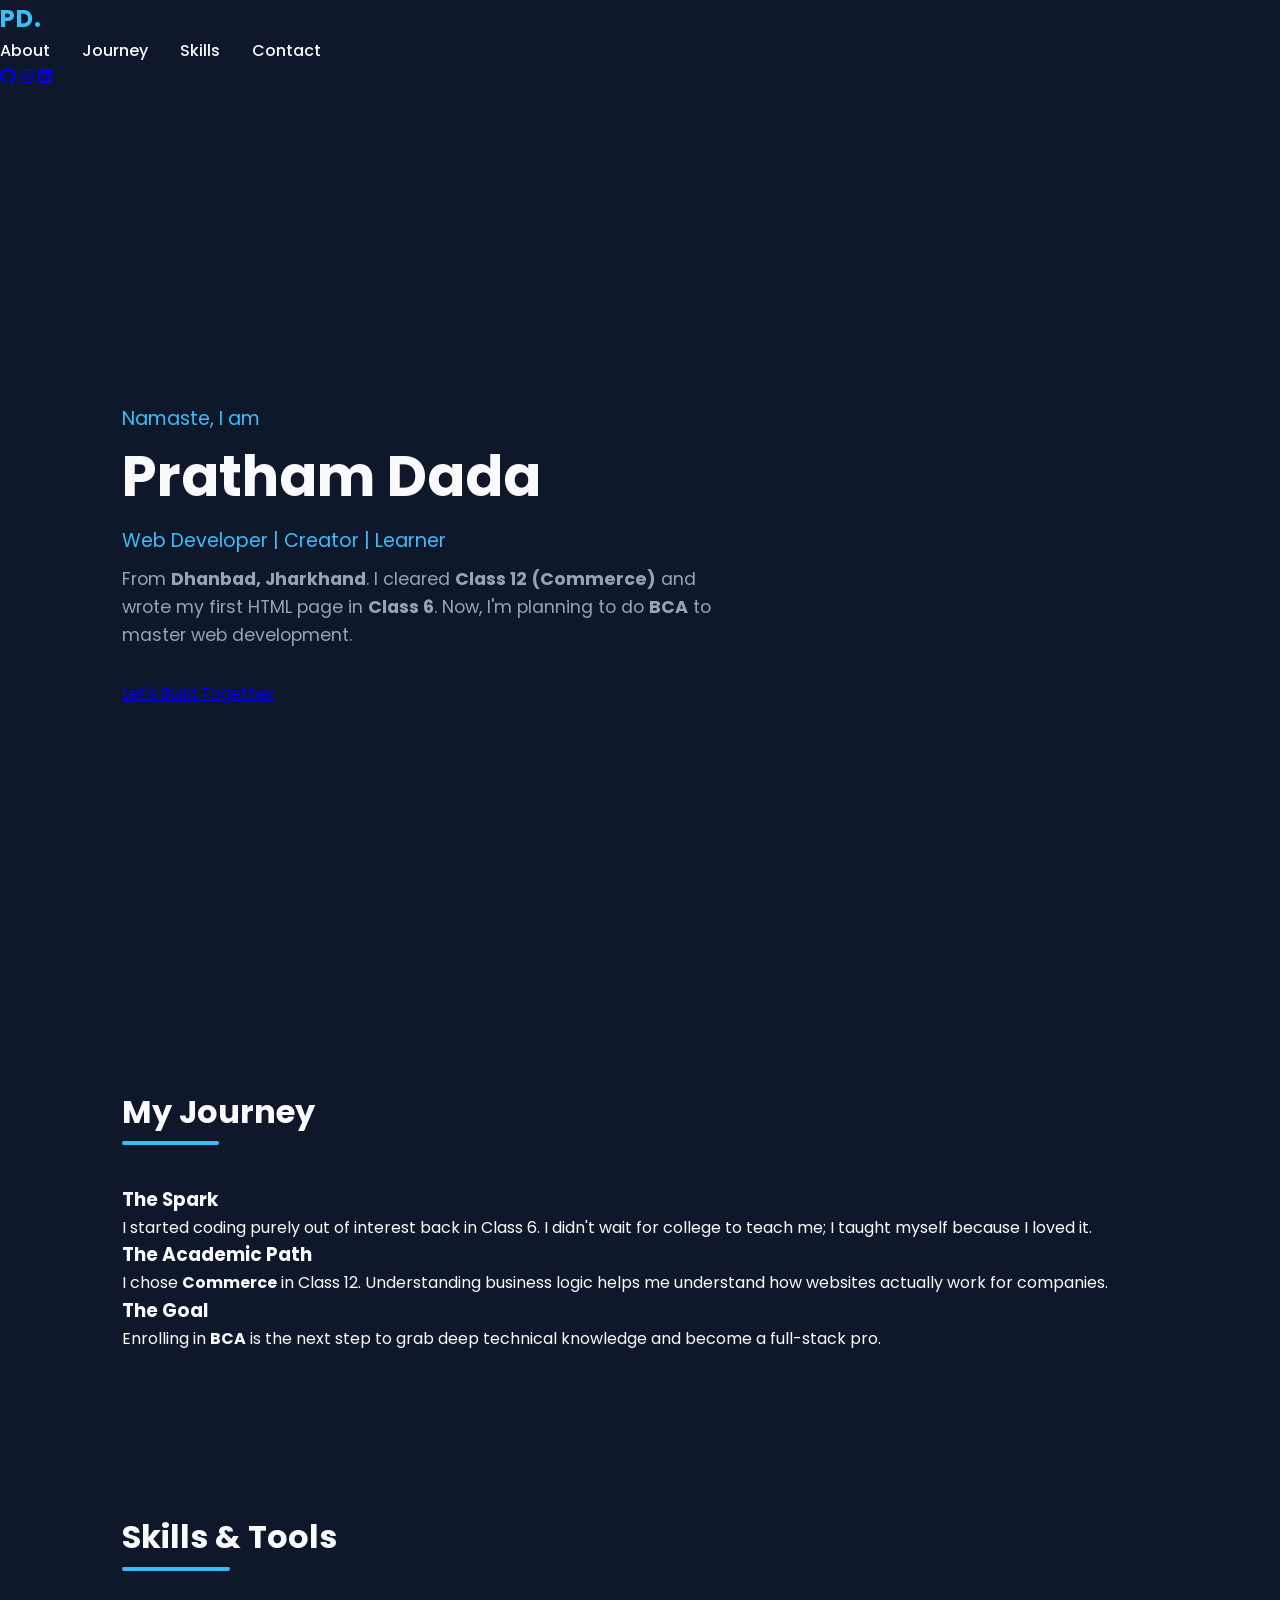
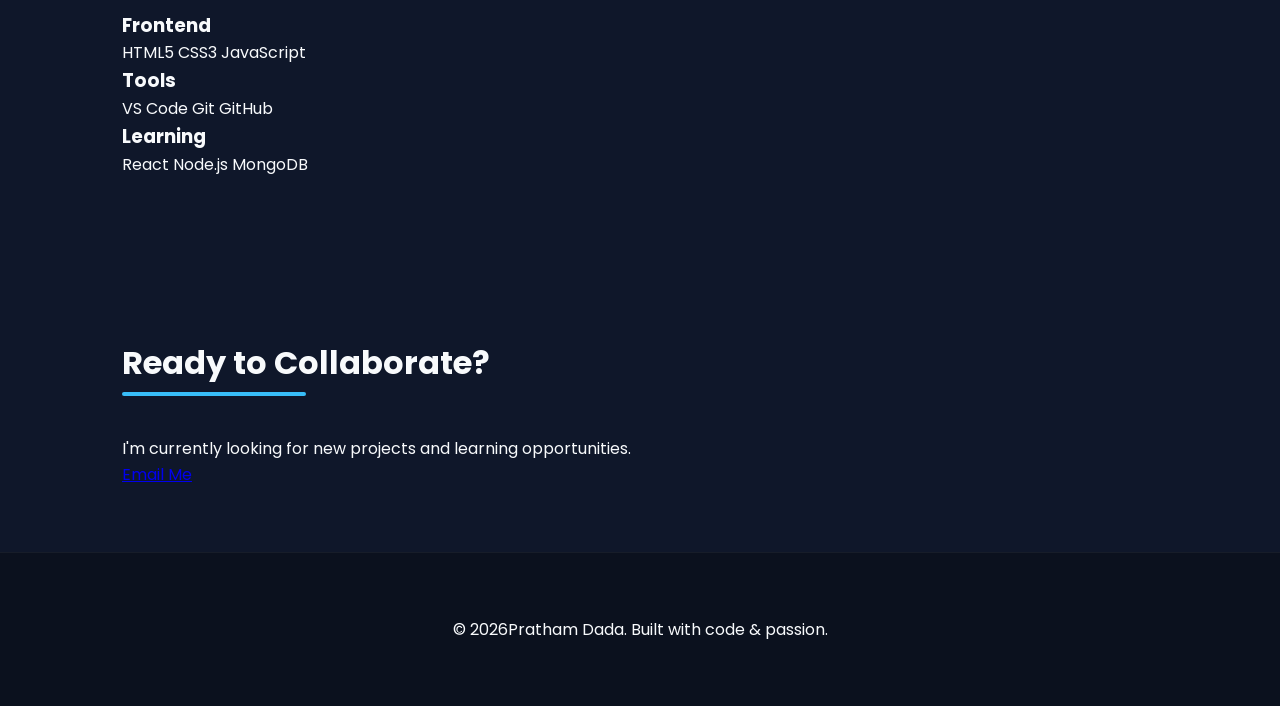
==== index.html @ e624f338 "Update index.html" ====
<!DOCTYPE html>
<html lang="en">
<head>
    <meta charset="UTF-8">
    <meta name="viewport" content="width=device-width, initial-scale=1.0">
    <title>Pratham Dada | Portfolio</title>
    
    <!-- Link to CSS -->
    <link rel="stylesheet" href="css/style.css">
    
    <!-- Google Fonts -->
    <link href="https://fonts.googleapis.com/css2?family=Poppins:wght@300;400;600;700&display=swap" rel="stylesheet">
    
    <!-- Font Awesome -->
    <link rel="stylesheet" href="https://cdnjs.cloudflare.com/ajax/libs/font-awesome/6.0.0/css/all.min.css">
</head>
<body>

    <!-- Background Blobs -->
    <div class="blob blob-1"></div>
    <div class="blob blob-2"></div>

    <!-- Navbar -->
    <nav>
        <div class="logo">PD.</div>
        <div class="nav-links">
            <a href="#about">About</a>
            <a href="#journey">Journey</a>
            <a href="#skills">Skills</a>
            <a href="#contact">Contact</a>
        </div>
        <div class="social-icons">
            <!-- REPLACE THE # WITH YOUR LINKS -->
            <a href="https://github.com/" target="_blank"><i class="fab fa-github"></i></a>
            <a href="https://instagram.com/" target="_blank"><i class="fab fa-instagram"></i></a>
            <a href="https://linkedin.com/" target="_blank"><i class="fab fa-linkedin"></i></a>
        </div>
    </nav>

    <!-- Hero Section -->
    <section class="hero">
        <div class="hero-content">
            <h3>Namaste, I am</h3>
            <h1>Pratham Dada</h1>
            <h3 id="typewriter">Web Developer | Creator | Learner</h3>
            <p>
                From <strong>Dhanbad, Jharkhand</strong>. I cleared <strong>Class 12 (Commerce)</strong> and wrote my first HTML page in <strong>Class 6</strong>. 
                Now, I'm planning to do <strong>BCA</strong> to master web development.
            </p>
            <a href="#contact" class="cta-btn">Let's Build Together</a>
        </div>
    </section>

    <!-- About / Journey Section -->
    <section id="journey">
        <h2 class="section-title">My Journey</h2>
        <div class="card-grid">
            <div class="card reveal">
                <h3> The Spark </h3>
                <p>I started coding purely out of interest back in Class 6. I didn't wait for college to teach me; I taught myself because I loved it.</p>
            </div>
            <div class="card reveal">
                <h3> The Academic Path </h3>
                <p>I chose <strong>Commerce</strong> in Class 12. Understanding business logic helps me understand how websites actually work for companies.</p>
            </div>
            <div class="card reveal">
                <h3> The Goal </h3>
                <p>Enrolling in <strong>BCA</strong> is the next step to grab deep technical knowledge and become a full-stack pro.</p>
            </div>
        </div>
    </section>

    <!-- Skills Section -->
    <section id="skills">
        <h2 class="section-title">Skills & Tools</h2>
        <div class="card-grid">
            <div class="card reveal">
                <h3>Frontend</h3>
                <div class="skill-tags">
                    <span class="tag">HTML5</span>
                    <span class="tag">CSS3</span>
                    <span class="tag">JavaScript</span>
                </div>
            </div>
            <div class="card reveal">
                <h3>Tools</h3>
                <div class="skill-tags">
                    <span class="tag">VS Code</span>
                    <span class="tag">Git</span>
                    <span class="tag">GitHub</span>
                </div>
            </div>
            <div class="card reveal">
                <h3>Learning</h3>
                <div class="skill-tags">
                    <span class="tag">React</span>
                    <span class="tag">Node.js</span>
                    <span class="tag">MongoDB</span>
                </div>
            </div>
        </div>
    </section>

    <!-- Contact Section -->
    <section id="contact">
        <h2 class="section-title">Ready to Collaborate?</h2>
        <div class="contact-box reveal">
            <p>I'm currently looking for new projects and learning opportunities.</p>
            <a href="mailto:pratham@example.com" class="cta-btn">Email Me</a>
        </div>
    </section>

    <footer>
        <p>&copy; 2026Pratham Dada. Built with code & passion.</p>
    </footer>

    <!-- Link to JS -->
    <script src="js/script.js"></script>
</body>
</html>
---- css/style.css ----
/* --- Google Fonts --- */
@import url('https://fonts.googleapis.com/css2?family=Poppins:wght=300;400;600;700&display=swap');

/* --- Custom Variables & Reset --- */
:root {
    --bg-color: #0f172a;
    --card-bg: #1e293b;
    --accent-color: #38bdf8;
    --text-main: #f8fafc;
    --text-muted: #94a3b8;
}

* {
    margin: 0;
    padding: 0;
    box-sizing: border-box;
    font-family: 'Poppins', sans-serif;
    scroll-behavior: smooth;
}

body {
    background-color: var(--bg-color);
    color: var(--text-main);
    line-height: 1.6;
}

/* --- Navbar --- */
header {
    position: fixed;
    top: 0;
    left: 0;
    width: 100%;
    background-color: rgba(15, 23, 42, 0.9);
    backdrop-filter: blur(10px);
    z-index: 1000;
    border-bottom: 1px solid rgba(255, 255, 255, 0.05);
}

.nav-container {
    max-width: 1100px;
    margin: 0 auto;
    display: flex;
    justify-content: space-between;
    align-items: center;
    padding: 1.2rem 2rem;
}

.logo {
    font-size: 1.5rem;
    font-weight: 700;
    color: var(--accent-color);
    text-decoration: none;
    letter-spacing: 1px;
}

.nav-links {
    display: flex;
    list-style: none;
    gap: 2rem;
}

.nav-links a {
    color: var(--text-main);
    text-decoration: none;
    font-weight: 500;
    transition: color 0.3s ease;
}

.nav-links a:hover {
    color: var(--accent-color);
}

/* --- Sections Common Layout --- */
section {
    padding: 6rem 2rem 4rem 2rem;
    max-width: 1100px;
    margin: 0 auto;
}

.section-title {
    font-size: 2rem;
    margin-bottom: 3rem;
    position: relative;
    display: inline-block;
}

.section-title::after {
    content: '';
    position: absolute;
    left: 0;
    bottom: -8px;
    width: 50%;
    height: 4px;
    background-color: var(--accent-color);
    border-radius: 2px;
}

/* --- Hero Section --- */
.hero {
    min-height: 100vh;
    display: flex;
    flex-direction: column;
    justify-content: center;
    align-items: flex-start;
}

.hero h3 {
    color: var(--accent-color);
    font-size: 1.2rem;
    font-weight: 400;
    margin-bottom: 0.5rem;
}

.hero h1 {
    font-size: 3.5rem;
    font-weight: 700;
    line-height: 1.2;
    margin-bottom: 1rem;
    transition: color 0.4s ease;
}

.hero h2 {
    font-size: 2rem;
    color: var(--text-muted);
    margin-bottom: 1.5rem;
}

.hero p {
    max-width: 600px;
    color: var(--text-muted);
    margin-bottom: 2rem;
    font-size: 1.1rem;
}

/* --- Buttons --- */
.btn {
    display: inline-block;
    padding: 0.8rem 2rem;
    background-color: transparent;
    color: var(--accent-color);
    border: 2px solid var(--accent-color);
    border-radius: 5px;
    text-decoration: none;
    font-weight: 600;
    transition: all 0.3s ease;
}

.btn:hover {
    background-color: var(--accent-color);
    color: var(--bg-color);
    box-shadow: 0 0 15px rgba(56, 189, 248, 0.4);
    transform: translateY(-2px);
}

/* --- About Section --- */
.about-content {
    background-color: var(--card-bg);
    padding: 2.5rem;
    border-radius: 10px;
    border: 1px solid rgba(255, 255, 255, 0.05);
}

.about-content p {
    margin-bottom: 1.5rem;
    color: var(--text-muted);
    font-size: 1.1rem;
}

.education-badge {
    display: inline-block;
    background: rgba(56, 189, 248, 0.1);
    color: var(--accent-color);
    padding: 0.5rem 1rem;
    border-radius: 20px;
    font-weight: 500;
    font-size: 0.9rem;
    border: 1px solid rgba(56, 189, 248, 0.2);
}

/* --- Skills Section --- */
.skills-grid {
    display: grid;
    grid-template-columns: repeat(auto-fit, minmax(250px, 1fr));
    gap: 2rem;
}

.skill-category {
    background-color: var(--card-bg);
    padding: 2rem;
    border-radius: 10px;
    border: 1px solid rgba(255, 255, 255, 0.05);
    transition: transform 0.3s ease;
}

.skill-category:hover {
    transform: translateY(-5px);
}

.skill-category h4 {
    font-size: 1.2rem;
    color: var(--accent-color);
    margin-bottom: 1.5rem;
    display: flex;
    align-items: center;
    gap: 0.5rem;
}

.skill-list {
    display: flex;
    flex-wrap: wrap;
    gap: 0.8rem;
    list-style: none;
}

.skill-list li {
    background-color: rgba(255, 255, 255, 0.05);
    padding: 0.4rem 1rem;
    border-radius: 5px;
    font-size: 0.9rem;
    transition: background 0.3s;
}

.skill-list li:hover {
    background-color: rgba(56, 189, 248, 0.15);
    color: var(--accent-color);
}

/* --- Footer / Contact --- */
footer {
    background-color: #0b111e;
    padding: 4rem 2rem;
    text-align: center;
    border-top: 1px solid rgba(255, 255, 255, 0.05);
}

.footer-content h3 {
    font-size: 1.8rem;
    margin-bottom: 1rem;
}

.footer-content p {
    color: var(--text-muted);
    margin-bottom: 2rem;
}

.social-links {
    display: flex;
    justify-content: center;
    gap: 2rem;
    margin-bottom: 2.5rem;
}

.social-links a {
    color: var(--text-muted);
    font-size: 1.8rem;
    transition: all 0.3s ease;
}

.social-links a:hover {
    color: var(--accent-color);
    transform: translateY(-3px);
}

.copyright {
    font-size: 0.9rem;
    color: var(--text-muted);
}

/* --- Responsive Design --- */
@media (max-width: 768px) {
    .hero h1 { font-size: 2.5rem; }
    .hero h2 { font-size: 1.5rem; }
    .nav-links { display: none; }
    .section-title { font-size: 1.7rem; }
}
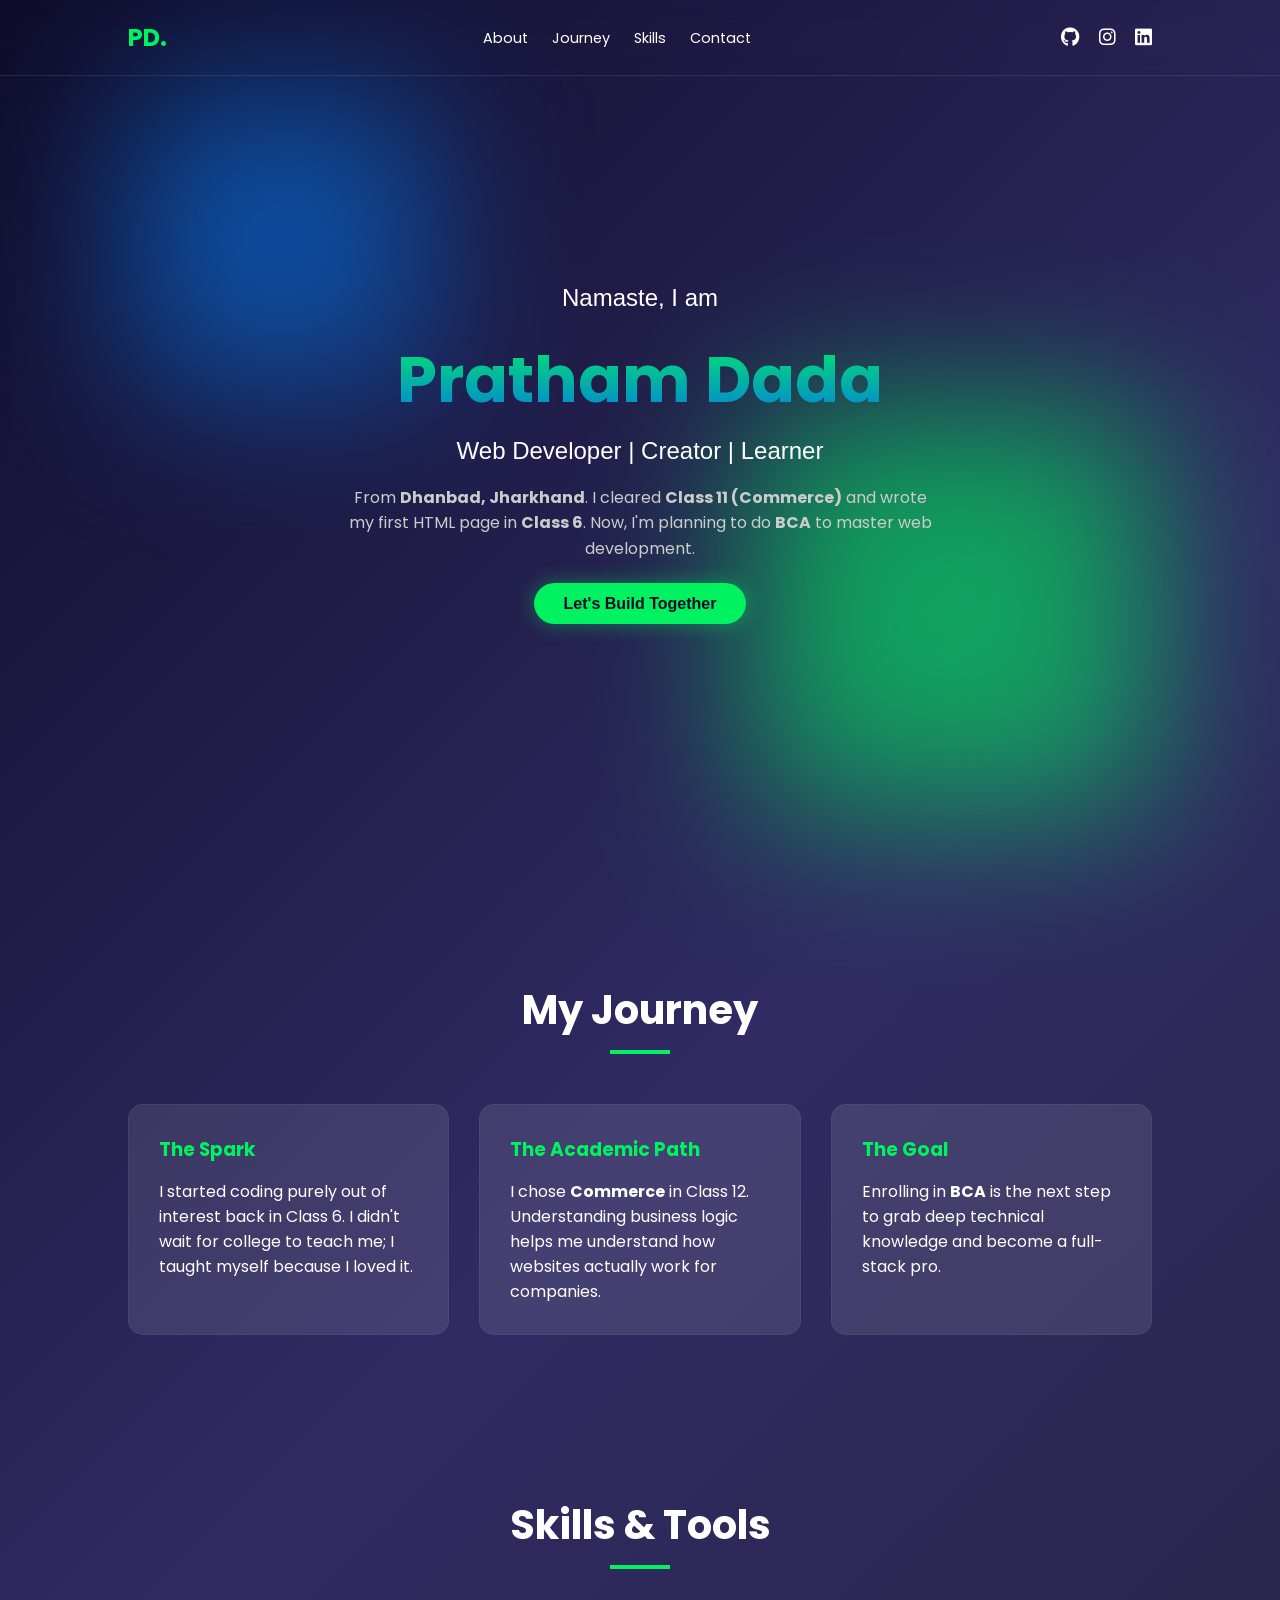
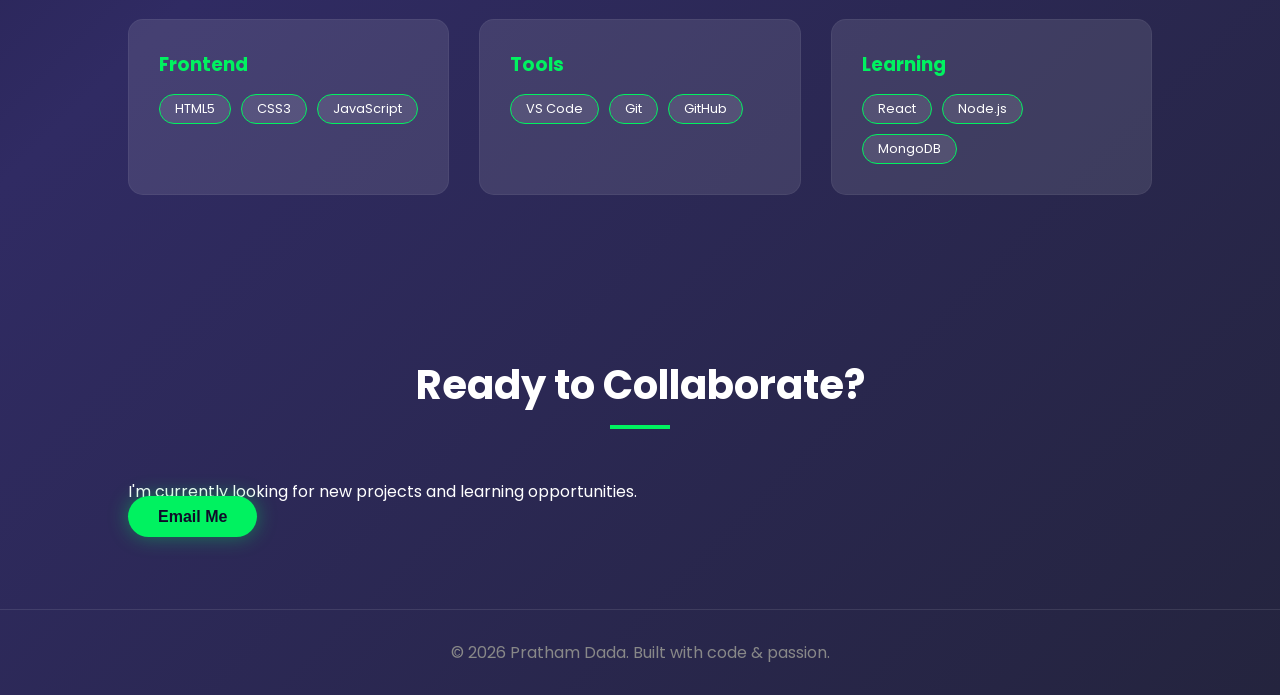
==== commit 61a1d592: "Update social links and email address in index.html" ====
--- a/index.html
+++ b/index.html
@@ -31,9 +31,9 @@
         </div>
         <div class="social-icons">
             <!-- REPLACE THE # WITH YOUR LINKS -->
-            <a href="https://github.com/" target="_blank"><i class="fab fa-github"></i></a>
-            <a href="https://instagram.com/" target="_blank"><i class="fab fa-instagram"></i></a>
-            <a href="https://linkedin.com/" target="_blank"><i class="fab fa-linkedin"></i></a>
+            <a href="https://github.com/prathamdadaa" target="_blank"><i class="fab fa-github"></i></a>
+            <a href="https://instagram.com/the_world_with_dada_since_2k25/" target="_blank"><i class="fab fa-instagram"></i></a>
+            <a href="https://linkedin.com/pratham-dada-405029403/" target="_blank"><i class="fab fa-linkedin"></i></a>
         </div>
     </nav>
 
@@ -44,7 +44,7 @@
             <h1>Pratham Dada</h1>
             <h3 id="typewriter">Web Developer | Creator | Learner</h3>
             <p>
-                From <strong>Dhanbad, Jharkhand</strong>. I cleared <strong>Class 12 (Commerce)</strong> and wrote my first HTML page in <strong>Class 6</strong>. 
+                From <strong>Dhanbad, Jharkhand</strong>. I cleared <strong>Class 11 (Commerce)</strong> and wrote my first HTML page in <strong>Class 6</strong>. 
                 Now, I'm planning to do <strong>BCA</strong> to master web development.
             </p>
             <a href="#contact" class="cta-btn">Let's Build Together</a>
@@ -106,12 +106,12 @@
         <h2 class="section-title">Ready to Collaborate?</h2>
         <div class="contact-box reveal">
             <p>I'm currently looking for new projects and learning opportunities.</p>
-            <a href="mailto:pratham@example.com" class="cta-btn">Email Me</a>
+            <a href="mailto:prathamdadaa@gmail.com" class="cta-btn">Email Me</a>
         </div>
     </section>
 
     <footer>
-        <p>&copy; 2026Pratham Dada. Built with code & passion.</p>
+        <p>&copy; 2026 Pratham Dada. Built with code & passion.</p>
     </footer>
 
     <!-- Link to JS -->
--- a/css/style.css
+++ b/css/style.css
@@ -1,13 +1,10 @@
-/* --- Google Fonts --- */
-@import url('https://fonts.googleapis.com/css2?family=Poppins:wght=300;400;600;700&display=swap');
-
-/* --- Custom Variables & Reset --- */
 :root {
-    --bg-color: #0f172a;
-    --card-bg: #1e293b;
-    --accent-color: #38bdf8;
-    --text-main: #f8fafc;
-    --text-muted: #94a3b8;
+    --primary: #00f260;
+    --secondary: #0575e6;
+    --bg-dark: #0f0c29;
+    --bg-gradient: linear-gradient(135deg, #0f0c29, #302b63, #24243e);
+    --text-white: #ffffff;
+    --glass: rgba(255, 255, 255, 0.1);
 }
 
 * {
@@ -19,257 +16,160 @@
 }
 
 body {
-    background-color: var(--bg-color);
-    color: var(--text-main);
+    background: var(--bg-gradient);
+    color: var(--text-white);
+    overflow-x: hidden;
+}
+
+/* Background Blobs */
+.blob {
+    position: absolute;
+    filter: blur(80px);
+    z-index: -1;
+    opacity: 0.6;
+    animation: moveBlob 10s infinite alternate;
+}
+
+.blob-1 { top: 10%; left: 10%; width: 300px; height: 300px; background: var(--secondary); }
+.blob-2 { bottom: 10%; right: 10%; width: 400px; height: 400px; background: var(--primary); animation-delay: -5s; }
+
+@keyframes moveBlob {
+    0% { transform: translate(0, 0) scale(1); }
+    100% { transform: translate(20px, 40px) scale(1.1); }
+}
+
+/* Navigation */
+nav {
+    display: flex;
+    justify-content: space-between;
+    align-items: center;
+    padding: 20px 10%;
+    position: fixed;
+    width: 100%;
+    top: 0;
+    z-index: 1000;
+    backdrop-filter: blur(10px);
+    border-bottom: 1px solid var(--glass);
+}
+
+.logo { font-size: 1.5rem; font-weight: 700; color: var(--primary); }
+
+.nav-links a {
+    text-decoration: none;
+    color: var(--text-white);
+    margin-left: 20px;
+    font-size: 0.9rem;
+    transition: 0.3s;
+}
+
+.nav-links a:hover { color: var(--primary); }
+
+.social-icons a {
+    color: var(--text-white);
+    font-size: 1.2rem;
+    margin-left: 15px;
+    transition: 0.3s;
+}
+
+.social-icons a:hover { color: var(--primary); transform: translateY(-3px); }
+
+/* Hero Section */
+.hero {
+    height: 100vh;
+    display: flex;
+    align-items: center;
+    justify-content: center;
+    text-align: center;
+    padding: 0 20px;
+}
+
+.hero-content h1 {
+    font-size: 4rem;
+    margin-bottom: 10px;
+    background: -webkit-linear-gradient(#00f260, #0575e6);
+    -webkit-background-clip: text;
+    -webkit-text-fill-color: transparent;
+}
+
+.hero-content h3 { font-size: 1.5rem; font-weight: 300; margin-bottom: 20px; }
+
+.hero-content p {
+    font-size: 1rem;
+    max-width: 600px;
+    margin: 0 auto 30px auto;
+    color: #ccc;
     line-height: 1.6;
 }
 
-/* --- Navbar --- */
-header {
-    position: fixed;
-    top: 0;
-    left: 0;
-    width: 100%;
-    background-color: rgba(15, 23, 42, 0.9);
-    backdrop-filter: blur(10px);
-    z-index: 1000;
-    border-bottom: 1px solid rgba(255, 255, 255, 0.05);
+.cta-btn {
+    padding: 12px 30px;
+    background: var(--primary);
+    color: var(--bg-dark);
+    border-radius: 30px;
+    text-decoration: none;
+    font-weight: 600;
+    transition: 0.3s;
+    box-shadow: 0 0 20px rgba(0, 242, 96, 0.4);
 }
 
-.nav-container {
-    max-width: 1100px;
-    margin: 0 auto;
-    display: flex;
-    justify-content: space-between;
-    align-items: center;
-    padding: 1.2rem 2rem;
-}
+.cta-btn:hover { background: #fff; box-shadow: 0 0 30px rgba(0, 242, 96, 0.8); }
 
-.logo {
-    font-size: 1.5rem;
-    font-weight: 700;
-    color: var(--accent-color);
-    text-decoration: none;
-    letter-spacing: 1px;
-}
-
-.nav-links {
-    display: flex;
-    list-style: none;
-    gap: 2rem;
-}
-
-.nav-links a {
-    color: var(--text-main);
-    text-decoration: none;
-    font-weight: 500;
-    transition: color 0.3s ease;
-}
-
-.nav-links a:hover {
-    color: var(--accent-color);
-}
-
-/* --- Sections Common Layout --- */
-section {
-    padding: 6rem 2rem 4rem 2rem;
-    max-width: 1100px;
-    margin: 0 auto;
-}
+/* General Sections */
+section { padding: 80px 10%; }
 
 .section-title {
-    font-size: 2rem;
-    margin-bottom: 3rem;
-    position: relative;
-    display: inline-block;
+    font-size: 2.5rem;
+    text-align: center;
+    margin-bottom: 50px;
 }
 
 .section-title::after {
     content: '';
-    position: absolute;
-    left: 0;
-    bottom: -8px;
-    width: 50%;
+    display: block;
+    width: 60px;
     height: 4px;
-    background-color: var(--accent-color);
-    border-radius: 2px;
+    background: var(--primary);
+    margin: 10px auto 0;
 }
 
-/* --- Hero Section --- */
-.hero {
-    min-height: 100vh;
-    display: flex;
-    flex-direction: column;
-    justify-content: center;
-    align-items: flex-start;
+/* Cards */
+.card-grid {
+    display: grid;
+    grid-template-columns: repeat(auto-fit, minmax(300px, 1fr));
+    gap: 30px;
 }
 
-.hero h3 {
-    color: var(--accent-color);
-    font-size: 1.2rem;
-    font-weight: 400;
-    margin-bottom: 0.5rem;
+.card {
+    background: var(--glass);
+    padding: 30px;
+    border-radius: 15px;
+    border: 1px solid rgba(255, 255, 255, 0.05);
+    transition: 0.4s;
 }
 
-.hero h1 {
-    font-size: 3.5rem;
-    font-weight: 700;
-    line-height: 1.2;
-    margin-bottom: 1rem;
-    transition: color 0.4s ease;
+.card:hover { transform: translateY(-10px); background: rgba(255, 255, 255, 0.1); }
+
+.card h3 { margin-bottom: 15px; color: var(--primary); }
+
+.skill-tags { display: flex; flex-wrap: wrap; gap: 10px; margin-top: 15px; }
+
+.tag {
+    background: rgba(255,255,255,0.1);
+    padding: 5px 15px;
+    border-radius: 20px;
+    font-size: 0.8rem;
+    border: 1px solid var(--primary);
 }
 
-.hero h2 {
-    font-size: 2rem;
-    color: var(--text-muted);
-    margin-bottom: 1.5rem;
+/* Footer */
+footer { text-align: center; padding: 30px; border-top: 1px solid var(--glass); color: #888; }
+
+/* Mobile */
+@media (max-width: 768px) {
+    .hero-content h1 { font-size: 2.5rem; }
+    .nav-links { display: none; }
 }
 
-.hero p {
-    max-width: 600px;
-    color: var(--text-muted);
-    margin-bottom: 2rem;
-    font-size: 1.1rem;
-}
-
-/* --- Buttons --- */
-.btn {
-    display: inline-block;
-    padding: 0.8rem 2rem;
-    background-color: transparent;
-    color: var(--accent-color);
-    border: 2px solid var(--accent-color);
-    border-radius: 5px;
-    text-decoration: none;
-    font-weight: 600;
-    transition: all 0.3s ease;
-}
-
-.btn:hover {
-    background-color: var(--accent-color);
-    color: var(--bg-color);
-    box-shadow: 0 0 15px rgba(56, 189, 248, 0.4);
-    transform: translateY(-2px);
-}
-
-/* --- About Section --- */
-.about-content {
-    background-color: var(--card-bg);
-    padding: 2.5rem;
-    border-radius: 10px;
-    border: 1px solid rgba(255, 255, 255, 0.05);
-}
-
-.about-content p {
-    margin-bottom: 1.5rem;
-    color: var(--text-muted);
-    font-size: 1.1rem;
-}
-
-.education-badge {
-    display: inline-block;
-    background: rgba(56, 189, 248, 0.1);
-    color: var(--accent-color);
-    padding: 0.5rem 1rem;
-    border-radius: 20px;
-    font-weight: 500;
-    font-size: 0.9rem;
-    border: 1px solid rgba(56, 189, 248, 0.2);
-}
-
-/* --- Skills Section --- */
-.skills-grid {
-    display: grid;
-    grid-template-columns: repeat(auto-fit, minmax(250px, 1fr));
-    gap: 2rem;
-}
-
-.skill-category {
-    background-color: var(--card-bg);
-    padding: 2rem;
-    border-radius: 10px;
-    border: 1px solid rgba(255, 255, 255, 0.05);
-    transition: transform 0.3s ease;
-}
-
-.skill-category:hover {
-    transform: translateY(-5px);
-}
-
-.skill-category h4 {
-    font-size: 1.2rem;
-    color: var(--accent-color);
-    margin-bottom: 1.5rem;
-    display: flex;
-    align-items: center;
-    gap: 0.5rem;
-}
-
-.skill-list {
-    display: flex;
-    flex-wrap: wrap;
-    gap: 0.8rem;
-    list-style: none;
-}
-
-.skill-list li {
-    background-color: rgba(255, 255, 255, 0.05);
-    padding: 0.4rem 1rem;
-    border-radius: 5px;
-    font-size: 0.9rem;
-    transition: background 0.3s;
-}
-
-.skill-list li:hover {
-    background-color: rgba(56, 189, 248, 0.15);
-    color: var(--accent-color);
-}
-
-/* --- Footer / Contact --- */
-footer {
-    background-color: #0b111e;
-    padding: 4rem 2rem;
-    text-align: center;
-    border-top: 1px solid rgba(255, 255, 255, 0.05);
-}
-
-.footer-content h3 {
-    font-size: 1.8rem;
-    margin-bottom: 1rem;
-}
-
-.footer-content p {
-    color: var(--text-muted);
-    margin-bottom: 2rem;
-}
-
-.social-links {
-    display: flex;
-    justify-content: center;
-    gap: 2rem;
-    margin-bottom: 2.5rem;
-}
-
-.social-links a {
-    color: var(--text-muted);
-    font-size: 1.8rem;
-    transition: all 0.3s ease;
-}
-
-.social-links a:hover {
-    color: var(--accent-color);
-    transform: translateY(-3px);
-}
-
-.copyright {
-    font-size: 0.9rem;
-    color: var(--text-muted);
-}
-
-/* --- Responsive Design --- */
-@media (max-width: 768px) {
-    .hero h1 { font-size: 2.5rem; }
-    .hero h2 { font-size: 1.5rem; }
-    .nav-links { display: none; }
-    .section-title { font-size: 1.7rem; }
-}
+/* Animations */
+.reveal { opacity: 0; transform: translateY(30px); transition: 0.8s; }
+.reveal.active { opacity: 1; transform: translateY(0); }
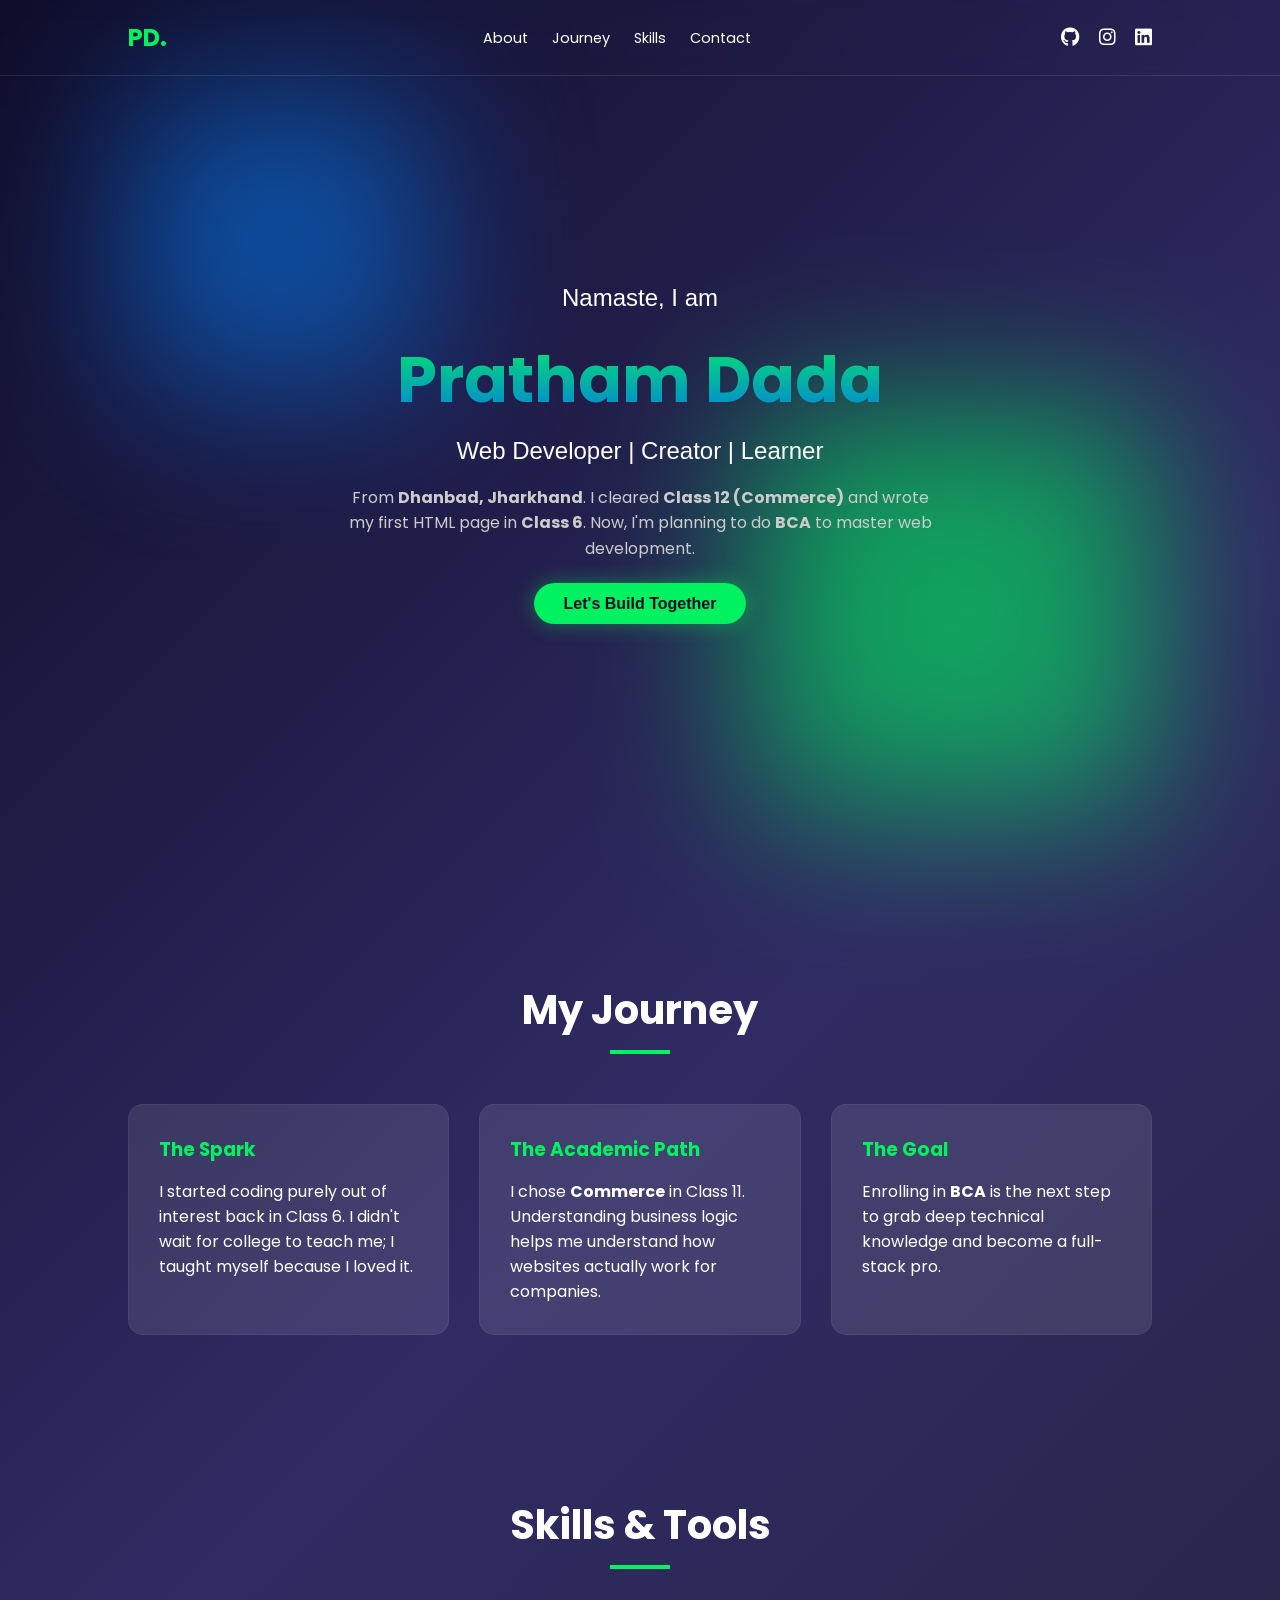
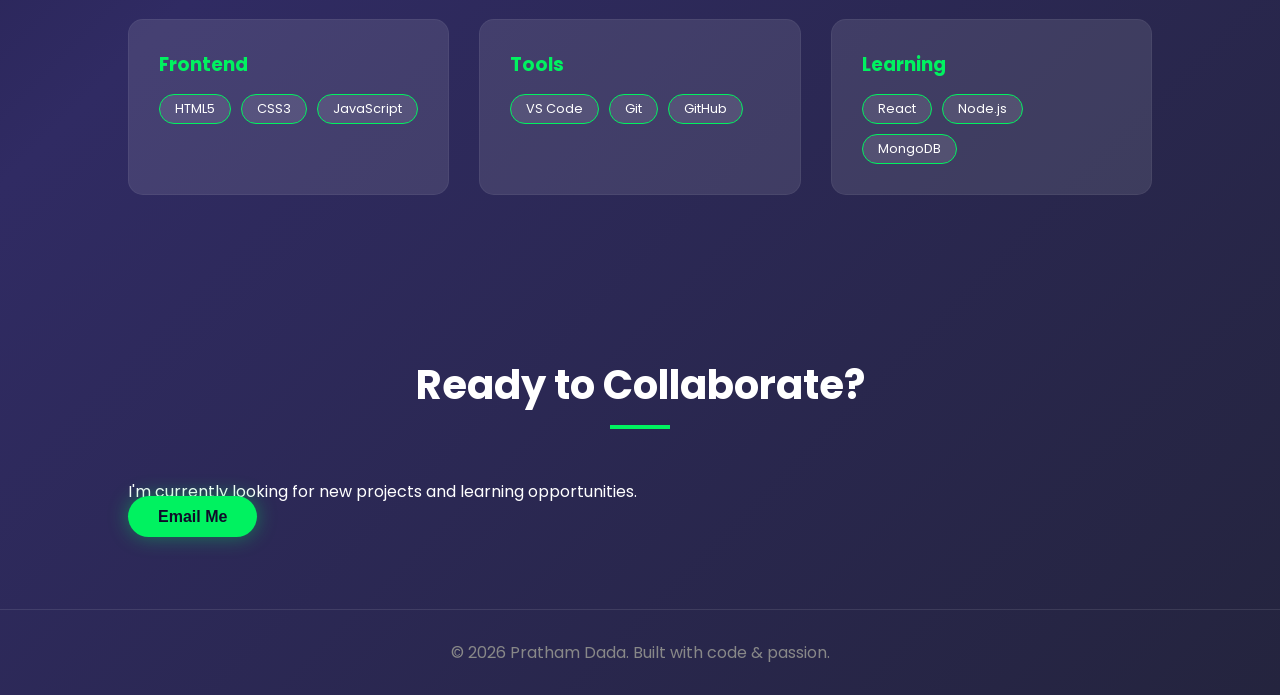
==== commit 6fd3429a: "Update academic details from Class 11 to Class 12" ====
--- a/index.html
+++ b/index.html
@@ -44,7 +44,7 @@
             <h1>Pratham Dada</h1>
             <h3 id="typewriter">Web Developer | Creator | Learner</h3>
             <p>
-                From <strong>Dhanbad, Jharkhand</strong>. I cleared <strong>Class 11 (Commerce)</strong> and wrote my first HTML page in <strong>Class 6</strong>. 
+                From <strong>Dhanbad, Jharkhand</strong>. I cleared <strong>Class 12 (Commerce)</strong> and wrote my first HTML page in <strong>Class 6</strong>. 
                 Now, I'm planning to do <strong>BCA</strong> to master web development.
             </p>
             <a href="#contact" class="cta-btn">Let's Build Together</a>
@@ -61,7 +61,7 @@
             </div>
             <div class="card reveal">
                 <h3> The Academic Path </h3>
-                <p>I chose <strong>Commerce</strong> in Class 12. Understanding business logic helps me understand how websites actually work for companies.</p>
+                <p>I chose <strong>Commerce</strong> in Class 11. Understanding business logic helps me understand how websites actually work for companies.</p>
             </div>
             <div class="card reveal">
                 <h3> The Goal </h3>
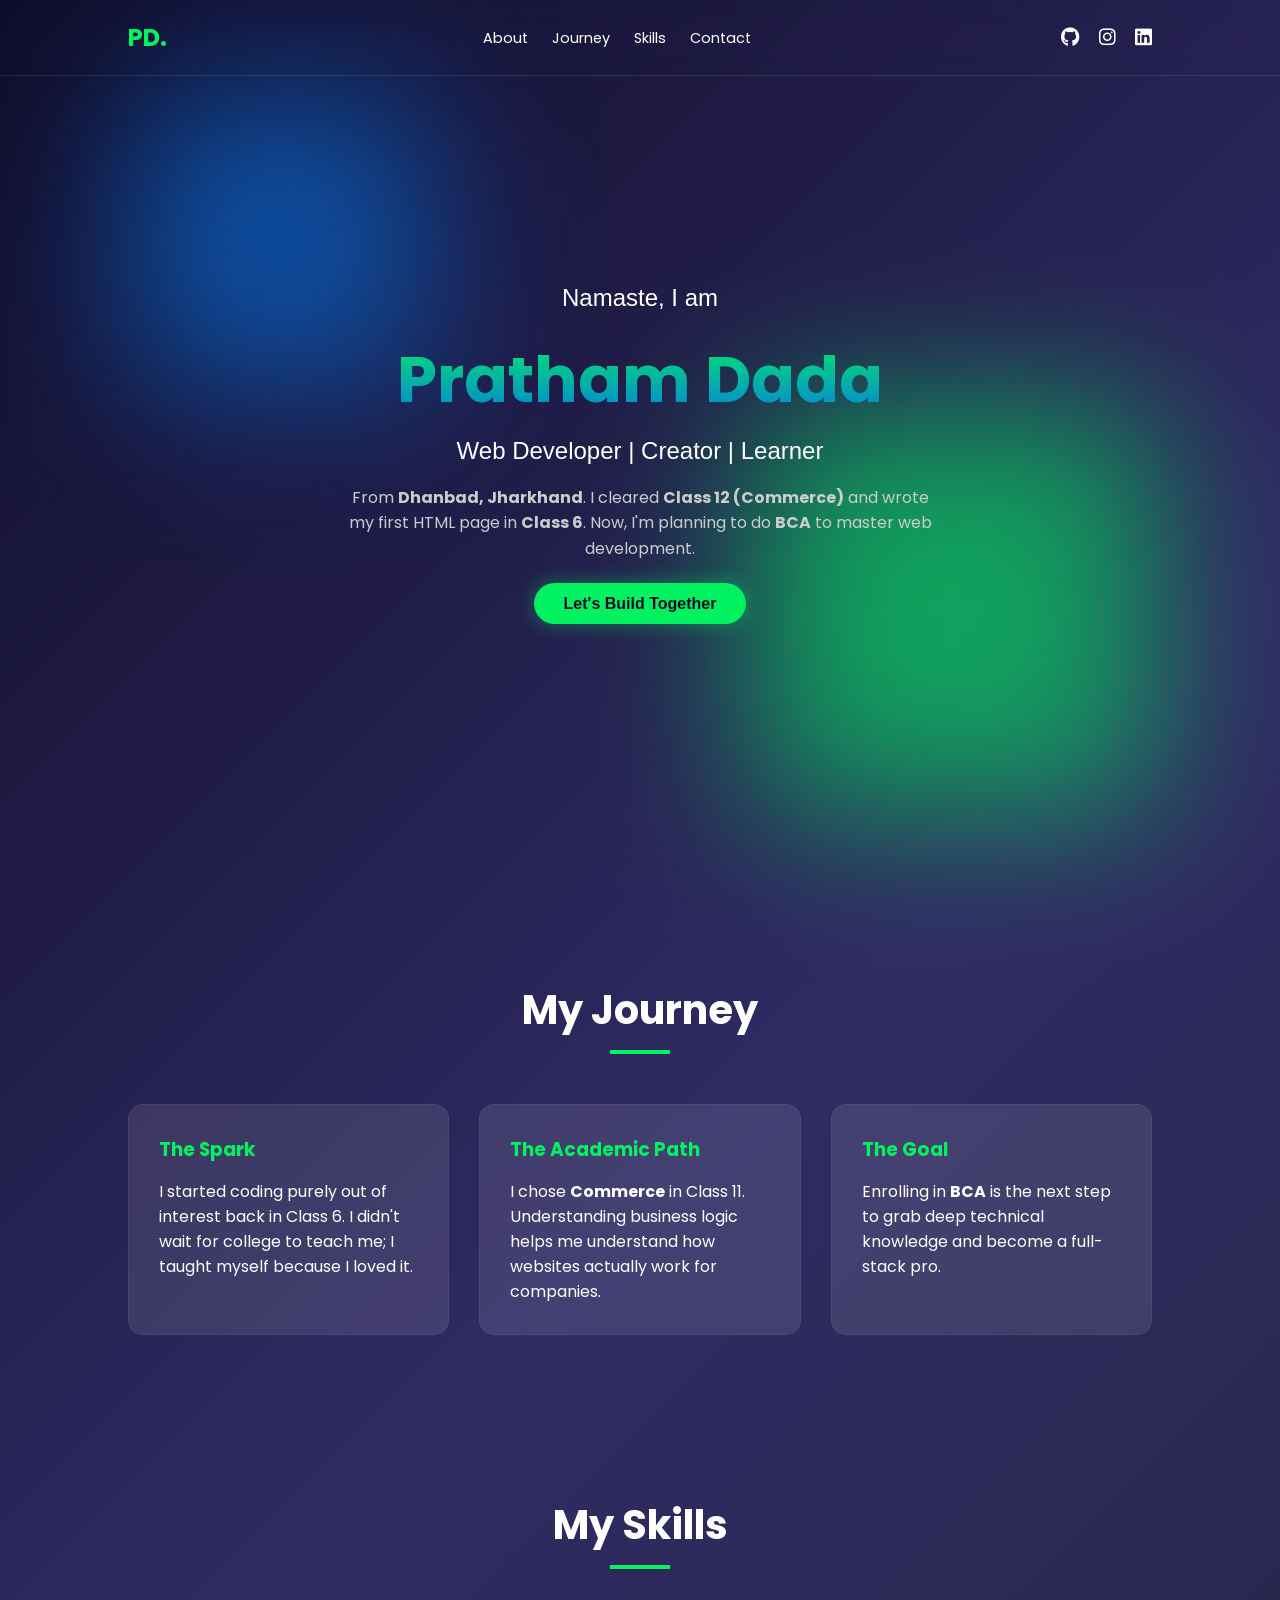
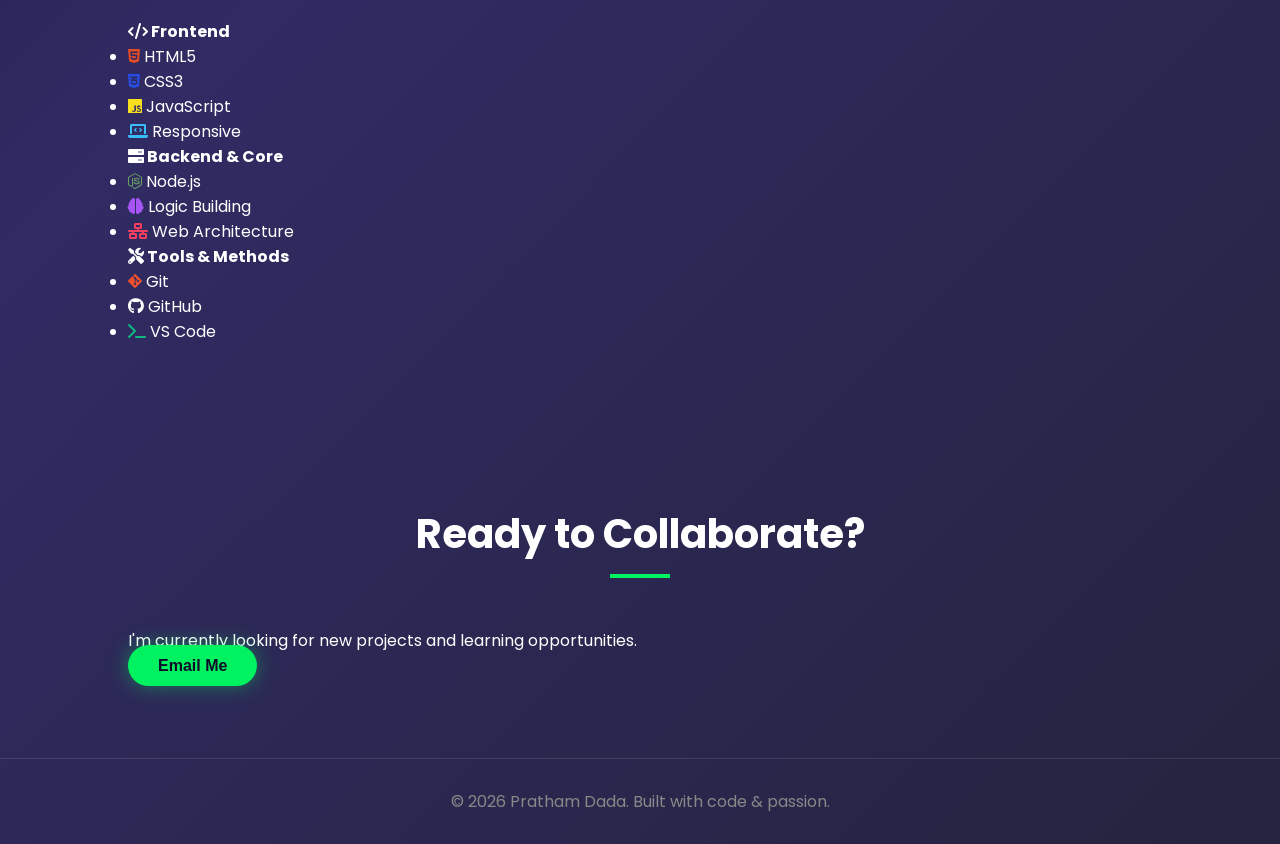
==== commit c28370d1: "Revise skills section layout and content" ====
--- a/index.html
+++ b/index.html
@@ -33,7 +33,7 @@
             <!-- REPLACE THE # WITH YOUR LINKS -->
             <a href="https://github.com/prathamdadaa" target="_blank"><i class="fab fa-github"></i></a>
             <a href="https://instagram.com/the_world_with_dada_since_2k25/" target="_blank"><i class="fab fa-instagram"></i></a>
-            <a href="https://linkedin.com/pratham-dada-405029403/" target="_blank"><i class="fab fa-linkedin"></i></a>
+            <a href="https://linkedin.com/in/pratham-dada-405029403/" target="_blank"><i class="fab fa-linkedin"></i></a>
         </div>
     </nav>
 
@@ -72,34 +72,43 @@
 
     <!-- Skills Section -->
     <section id="skills">
-        <h2 class="section-title">Skills & Tools</h2>
-        <div class="card-grid">
-            <div class="card reveal">
-                <h3>Frontend</h3>
-                <div class="skill-tags">
-                    <span class="tag">HTML5</span>
-                    <span class="tag">CSS3</span>
-                    <span class="tag">JavaScript</span>
-                </div>
+        <h2 class="section-title">My Skills</h2>
+        <div class="skills-grid">
+            
+            <!-- Frontend Card -->
+            <div class="skill-category">
+                <h4><i class="fa-solid fa-code"></i> Frontend</h4>
+                <ul class="skill-list">
+                    <li><i class="fa-brands fa-html5" style="color: #e34c26;"></i> HTML5</li>
+                    <li><i class="fa-brands fa-css3-alt" style="color: #264de4;"></i> CSS3</li>
+                    <li><i class="fa-brands fa-js" style="color: #f7df1e;"></i> JavaScript</li>
+                    <li><i class="fa-solid fa-laptop-code" style="color: #38bdf8;"></i> Responsive</li>
+                </ul>
             </div>
-            <div class="card reveal">
-                <h3>Tools</h3>
-                <div class="skill-tags">
-                    <span class="tag">VS Code</span>
-                    <span class="tag">Git</span>
-                    <span class="tag">GitHub</span>
-                </div>
+
+            <!-- Backend Card -->
+            <div class="skill-category">
+                <h4><i class="fa-solid fa-server"></i> Backend & Core</h4>
+                <ul class="skill-list">
+                    <li><i class="fa-brands fa-node-js" style="color: #68a063;"></i> Node.js</li>
+                    <li><i class="fa-solid fa-brain" style="color: #a855f7;"></i> Logic Building</li>
+                    <li><i class="fa-solid fa-network-wired" style="color: #f43f5e;"></i> Web Architecture</li>
+                </ul>
             </div>
-            <div class="card reveal">
-                <h3>Learning</h3>
-                <div class="skill-tags">
-                    <span class="tag">React</span>
-                    <span class="tag">Node.js</span>
-                    <span class="tag">MongoDB</span>
-                </div>
+
+            <!-- Tools Card -->
+            <div class="skill-category">
+                <h4><i class="fa-solid fa-screwdriver-wrench"></i> Tools & Methods</h4>
+                <ul class="skill-list">
+                    <li><i class="fa-brands fa-git-alt" style="color: #f1502f;"></i> Git</li>
+                    <li><i class="fa-brands fa-github" style="color: #ffffff;"></i> GitHub</li>
+                    <li><i class="fa-solid fa-terminal" style="color: #10b981;"></i> VS Code</li>
+                </ul>
             </div>
+
         </div>
     </section>
+        
 
     <!-- Contact Section -->
     <section id="contact">
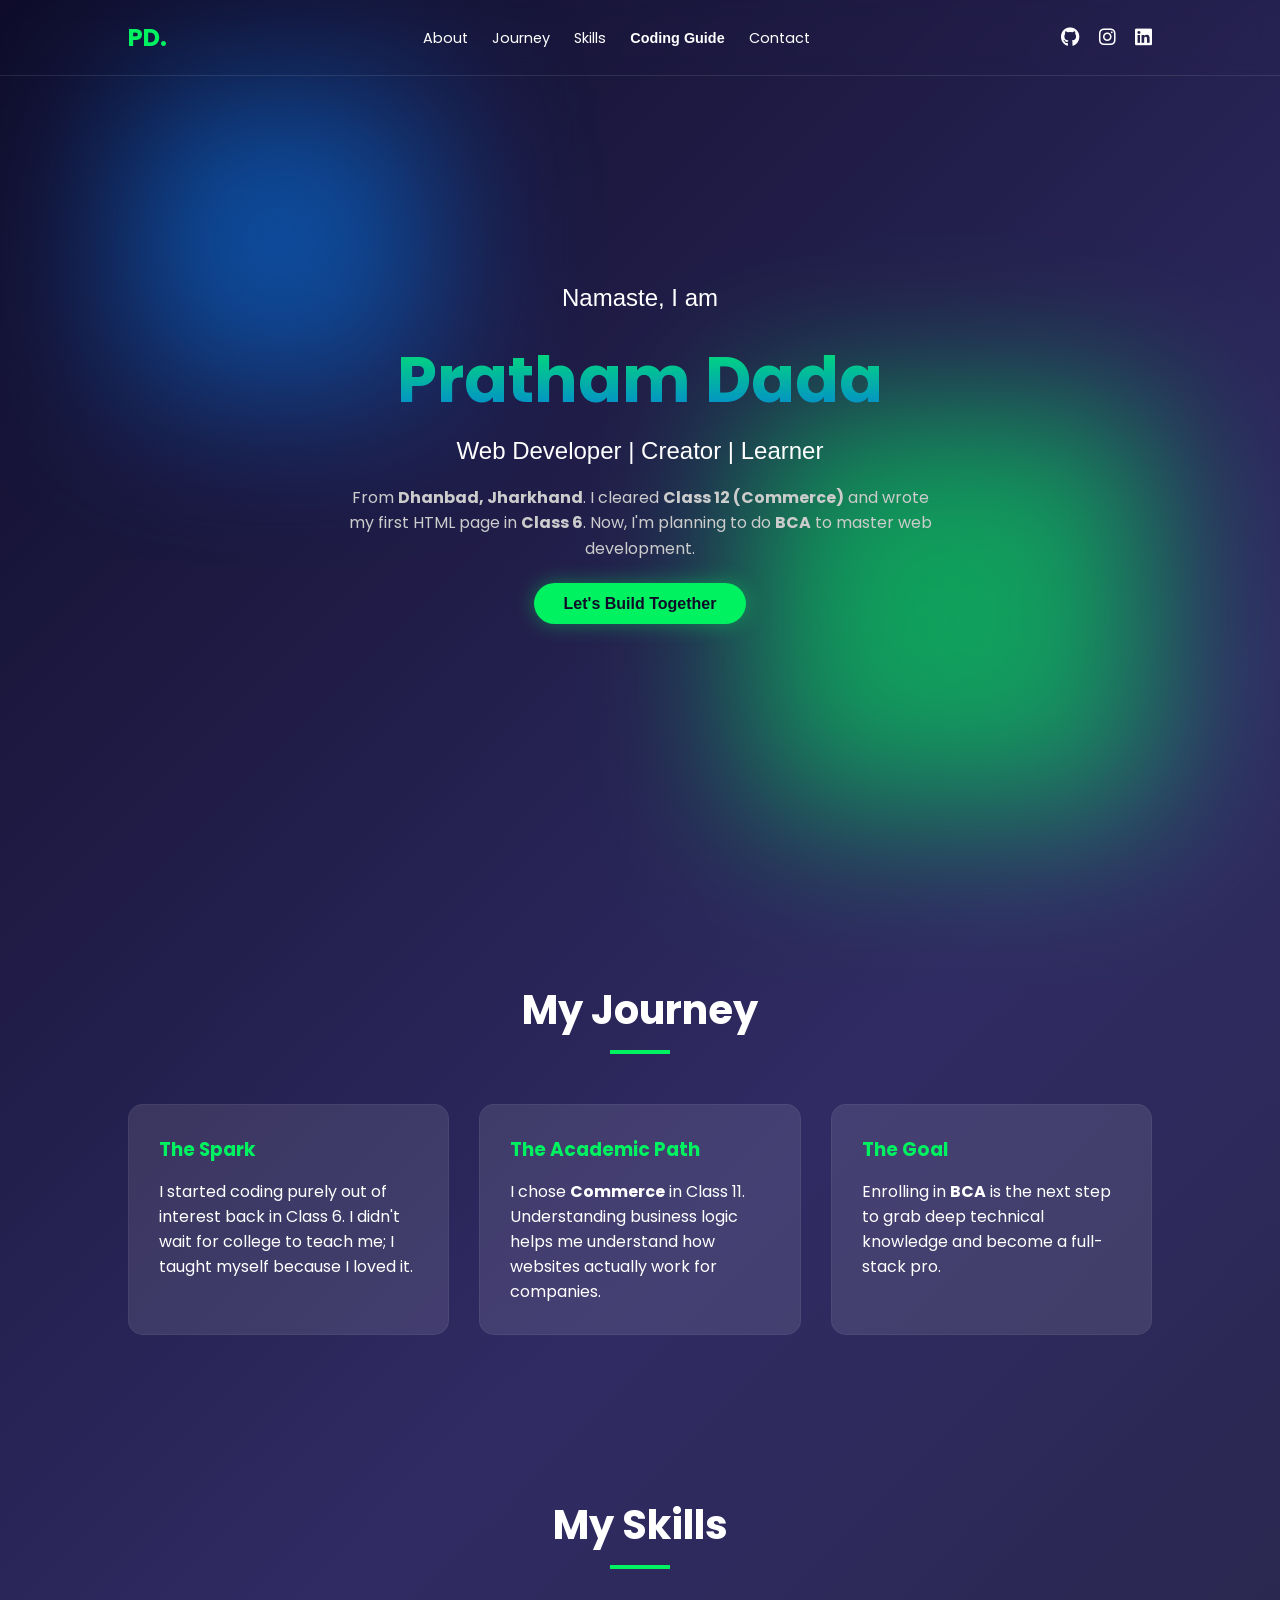
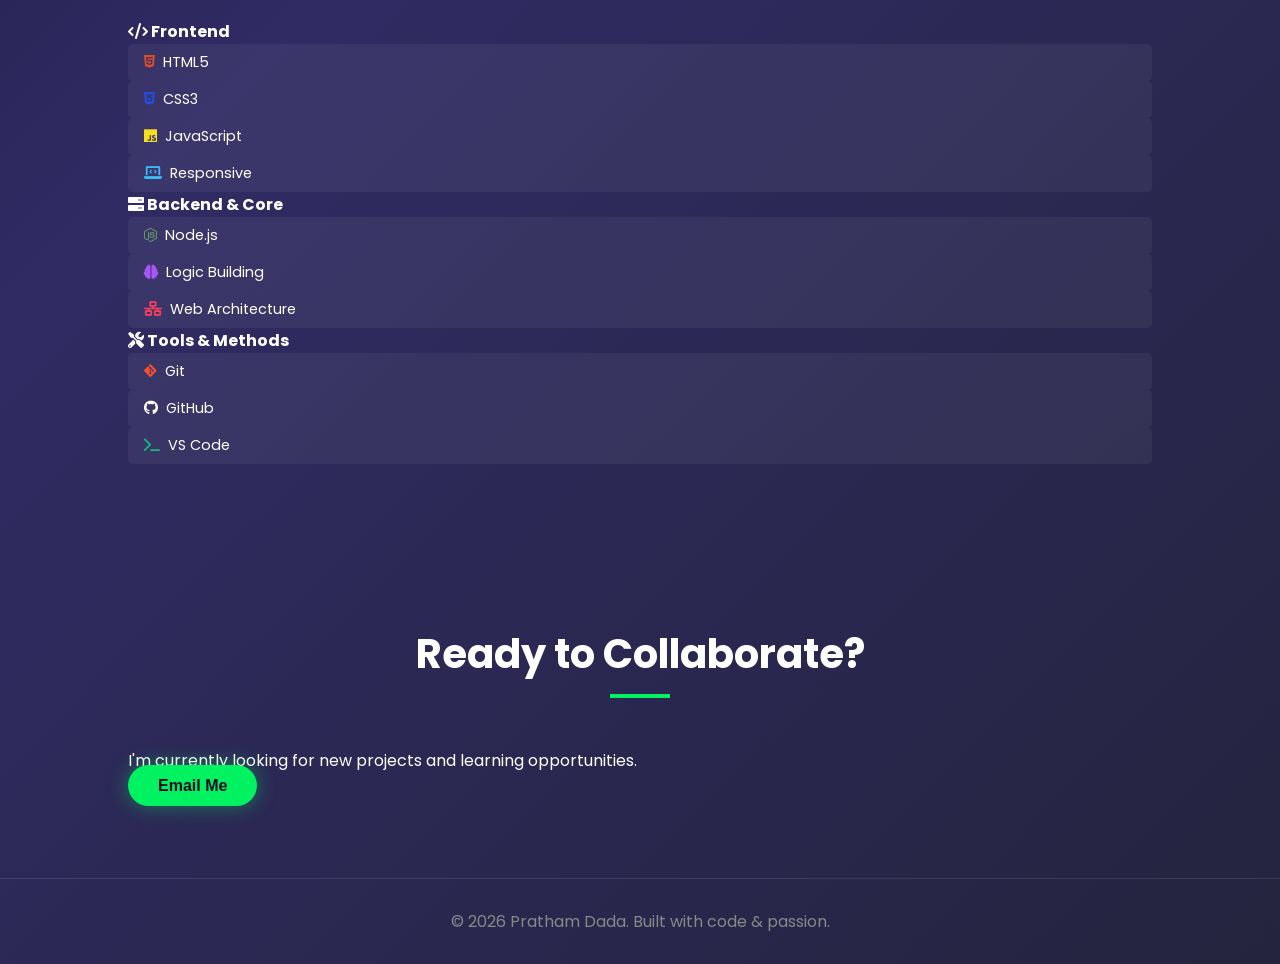
==== commit 7128fc38: "Update navigation links in index.html Added a new link to 'Coding Guide' in the navigation." ====
--- a/index.html
+++ b/index.html
@@ -23,12 +23,13 @@
     <!-- Navbar -->
     <nav>
         <div class="logo">PD.</div>
-        <div class="nav-links">
-            <a href="#about">About</a>
-            <a href="#journey">Journey</a>
-            <a href="#skills">Skills</a>
-            <a href="#contact">Contact</a>
-        </div>
+       <div class="nav-links">
+    <a href="#about">About</a>
+    <a href="#journey">Journey</a>
+    <a href="#skills">Skills</a>
+    <a href="learning.html" style="color: var(--accent-color); font-weight: 600;">Coding Guide</a>
+    <a href="#contact">Contact</a>
+</div>
         <div class="social-icons">
             <!-- REPLACE THE # WITH YOUR LINKS -->
             <a href="https://github.com/prathamdadaa" target="_blank"><i class="fab fa-github"></i></a>
--- a/css/style.css
+++ b/css/style.css
@@ -152,6 +152,18 @@
 .card h3 { margin-bottom: 15px; color: var(--primary); }
 
 .skill-tags { display: flex; flex-wrap: wrap; gap: 10px; margin-top: 15px; }
+.skill-list li {
+    background-color: rgba(255, 255, 255, 0.05);
+    padding: 0.5rem 1rem;
+    border-radius: 5px;
+    font-size: 0.9rem;
+    transition: background 0.3s;
+    
+    /* Added for icon alignment */
+    display: flex;
+    align-items: center;
+    gap: 0.5rem; 
+}
 
 .tag {
     background: rgba(255,255,255,0.1);
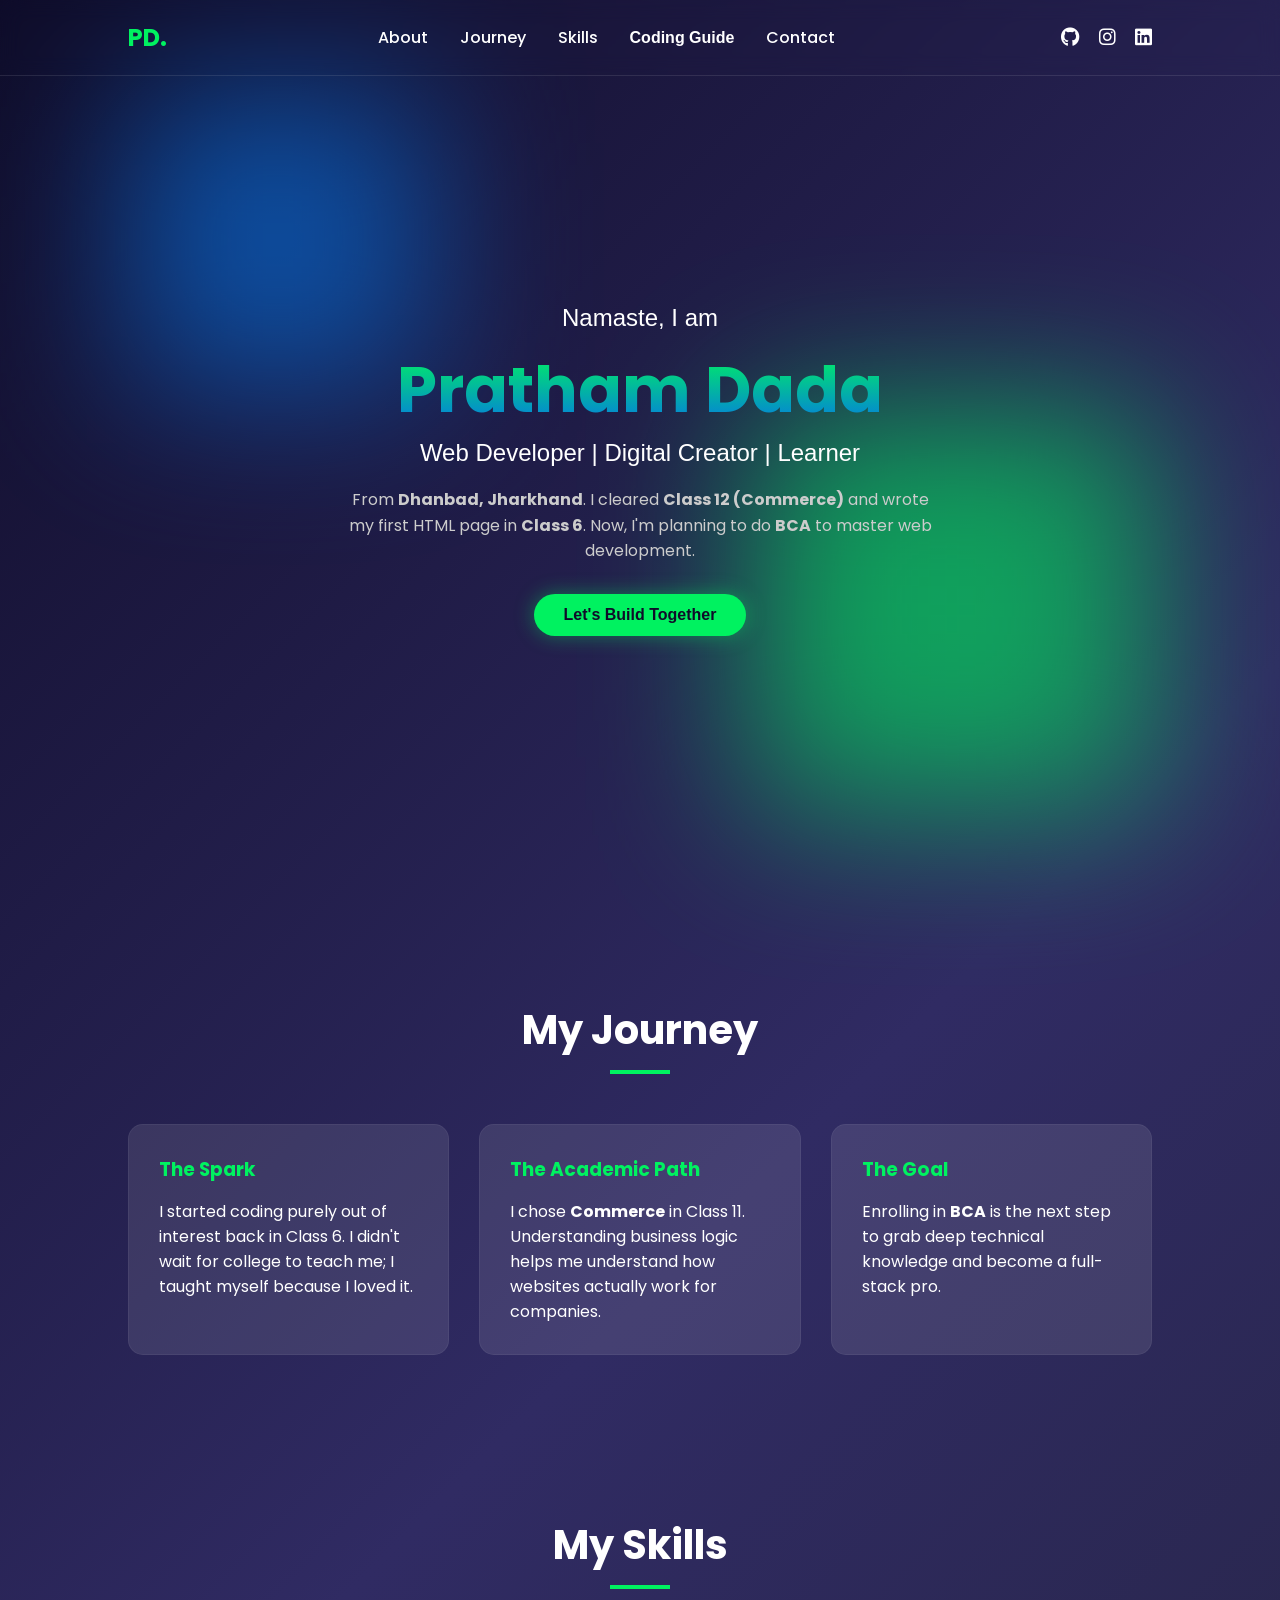
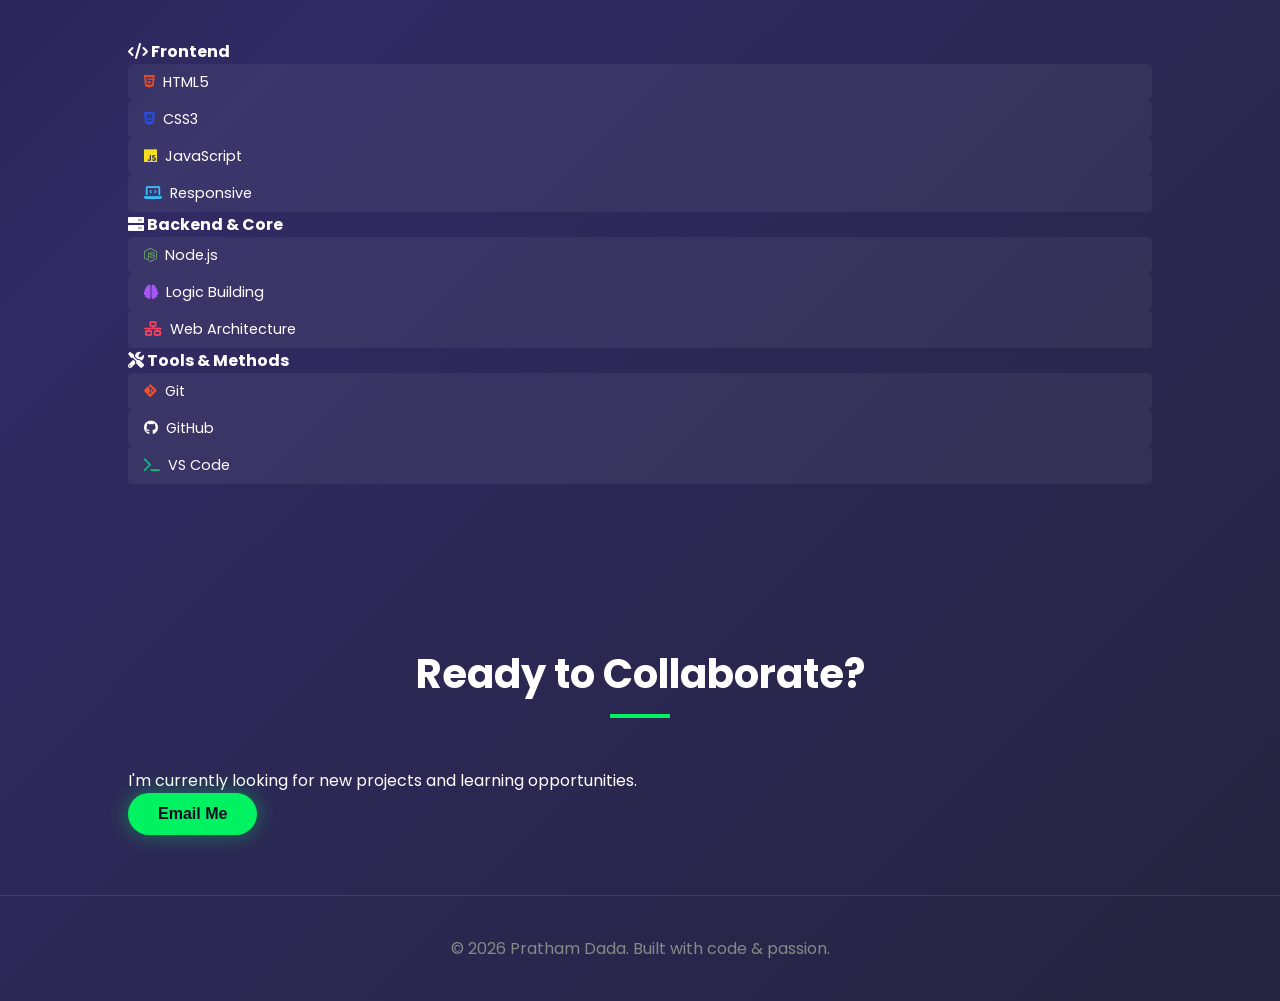
==== commit 3605e031: "Update typewriter text in index.html" ====
--- a/index.html
+++ b/index.html
@@ -43,7 +43,7 @@
         <div class="hero-content">
             <h3>Namaste, I am</h3>
             <h1>Pratham Dada</h1>
-            <h3 id="typewriter">Web Developer | Creator | Learner</h3>
+            <h3 id="typewriter">Web Developer | Digital Creator | Learner</h3>
             <p>
                 From <strong>Dhanbad, Jharkhand</strong>. I cleared <strong>Class 12 (Commerce)</strong> and wrote my first HTML page in <strong>Class 6</strong>. 
                 Now, I'm planning to do <strong>BCA</strong> to master web development.
--- a/css/style.css
+++ b/css/style.css
@@ -19,9 +19,10 @@
     background: var(--bg-gradient);
     color: var(--text-white);
     overflow-x: hidden;
-}
-
-/* Background Blobs */
+    width: 100%;
+}
+
+/* --- Background Blobs --- */
 .blob {
     position: absolute;
     filter: blur(80px);
@@ -30,15 +31,29 @@
     animation: moveBlob 10s infinite alternate;
 }
 
-.blob-1 { top: 10%; left: 10%; width: 300px; height: 300px; background: var(--secondary); }
-.blob-2 { bottom: 10%; right: 10%; width: 400px; height: 400px; background: var(--primary); animation-delay: -5s; }
+.blob-1 { 
+    top: 10%; 
+    left: 10%; 
+    width: 300px; 
+    height: 300px; 
+    background: var(--secondary); 
+}
+
+.blob-2 { 
+    bottom: 10%; 
+    right: 10%; 
+    width: 400px; 
+    height: 400px; 
+    background: var(--primary); 
+    animation-delay: -5s; 
+}
 
 @keyframes moveBlob {
     0% { transform: translate(0, 0) scale(1); }
     100% { transform: translate(20px, 40px) scale(1.1); }
 }
 
-/* Navigation */
+/* --- Navigation Layout --- */
 nav {
     display: flex;
     justify-content: space-between;
@@ -47,22 +62,37 @@
     position: fixed;
     width: 100%;
     top: 0;
+    left: 0;
     z-index: 1000;
     backdrop-filter: blur(10px);
+    -webkit-backdrop-filter: blur(10px); /* Safari support */
     border-bottom: 1px solid var(--glass);
-}
-
-.logo { font-size: 1.5rem; font-weight: 700; color: var(--primary); }
+    flex-wrap: wrap; /* Allows wrapping on small screens */
+    gap: 15px;
+}
+
+.logo { 
+    font-size: 1.5rem; 
+    font-weight: 700; 
+    color: var(--primary); 
+}
+
+.nav-links {
+    display: flex;
+    gap: 2rem;
+    align-items: center;
+}
 
 .nav-links a {
+    color: var(--text-white); /* Fixed broken variable */
     text-decoration: none;
-    color: var(--text-white);
-    margin-left: 20px;
-    font-size: 0.9rem;
-    transition: 0.3s;
-}
-
-.nav-links a:hover { color: var(--primary); }
+    font-weight: 500;
+    transition: color 0.3s ease;
+}
+
+.nav-links a:hover {
+    color: var(--primary); /* Fixed broken variable */
+}
 
 .social-icons a {
     color: var(--text-white);
@@ -71,16 +101,19 @@
     transition: 0.3s;
 }
 
-.social-icons a:hover { color: var(--primary); transform: translateY(-3px); }
-
-/* Hero Section */
+.social-icons a:hover { 
+    color: var(--primary); 
+    transform: translateY(-3px); 
+}
+
+/* --- Hero Section --- */
 .hero {
-    height: 100vh;
+    min-height: 100vh; /* Changed to min-height for better dynamic scaling */
     display: flex;
     align-items: center;
     justify-content: center;
     text-align: center;
-    padding: 0 20px;
+    padding: 100px 20px 60px 20px; /* Prevent header overlap */
 }
 
 .hero-content h1 {
@@ -89,9 +122,14 @@
     background: -webkit-linear-gradient(#00f260, #0575e6);
     -webkit-background-clip: text;
     -webkit-text-fill-color: transparent;
-}
-
-.hero-content h3 { font-size: 1.5rem; font-weight: 300; margin-bottom: 20px; }
+    line-height: 1.2;
+}
+
+.hero-content h3 { 
+    font-size: 1.5rem; 
+    font-weight: 300; 
+    margin-bottom: 20px; 
+}
 
 .hero-content p {
     font-size: 1rem;
@@ -102,6 +140,7 @@
 }
 
 .cta-btn {
+    display: inline-block;
     padding: 12px 30px;
     background: var(--primary);
     color: var(--bg-dark);
@@ -112,10 +151,16 @@
     box-shadow: 0 0 20px rgba(0, 242, 96, 0.4);
 }
 
-.cta-btn:hover { background: #fff; box-shadow: 0 0 30px rgba(0, 242, 96, 0.8); }
-
-/* General Sections */
-section { padding: 80px 10%; }
+.cta-btn:hover { 
+    background: #fff; 
+    box-shadow: 0 0 30px rgba(0, 242, 96, 0.8); 
+    transform: translateY(-2px);
+}
+
+/* --- General Sections --- */
+section { 
+    padding: 100px 10% 60px 10%; 
+}
 
 .section-title {
     font-size: 2.5rem;
@@ -132,11 +177,13 @@
     margin: 10px auto 0;
 }
 
-/* Cards */
+/* --- Responsive Auto-Adjusting Grid --- */
 .card-grid {
     display: grid;
-    grid-template-columns: repeat(auto-fit, minmax(300px, 1fr));
+    /* Browser automatically calculates columns perfectly per resolution */
+    grid-template-columns: repeat(auto-fit, minmax(280px, 1fr));
     gap: 30px;
+    width: 100%;
 }
 
 .card {
@@ -147,11 +194,25 @@
     transition: 0.4s;
 }
 
-.card:hover { transform: translateY(-10px); background: rgba(255, 255, 255, 0.1); }
-
-.card h3 { margin-bottom: 15px; color: var(--primary); }
-
-.skill-tags { display: flex; flex-wrap: wrap; gap: 10px; margin-top: 15px; }
+.card:hover { 
+    transform: translateY(-10px); 
+    background: rgba(255, 255, 255, 0.15); 
+    box-shadow: 0 10px 20px rgba(0, 0, 0, 0.2);
+}
+
+.card h3 { 
+    margin-bottom: 15px; 
+    color: var(--primary); 
+}
+
+/* --- Skills Layout Elements --- */
+.skill-tags { 
+    display: flex; 
+    flex-wrap: wrap; 
+    gap: 10px; 
+    margin-top: 15px; 
+}
+
 .skill-list li {
     background-color: rgba(255, 255, 255, 0.05);
     padding: 0.5rem 1rem;
@@ -159,29 +220,107 @@
     font-size: 0.9rem;
     transition: background 0.3s;
     
-    /* Added for icon alignment */
+    /* Aligns icons perfectly with text */
     display: flex;
     align-items: center;
     gap: 0.5rem; 
 }
 
+.skill-list li:hover {
+    background-color: rgba(0, 242, 96, 0.1);
+}
+
 .tag {
-    background: rgba(255,255,255,0.1);
-    padding: 5px 15px;
+    background: rgba(255,255,255,0.05);
+    padding: 6px 16px;
     border-radius: 20px;
     font-size: 0.8rem;
     border: 1px solid var(--primary);
-}
-
-/* Footer */
-footer { text-align: center; padding: 30px; border-top: 1px solid var(--glass); color: #888; }
-
-/* Mobile */
+    display: flex;
+    align-items: center;
+    gap: 0.5rem;
+    transition: background 0.3s;
+}
+
+.tag:hover {
+    background: rgba(0, 242, 96, 0.15);
+}
+
+/* --- Footer --- */
+footer { 
+    text-align: center; 
+    padding: 40px 20px; 
+    border-top: 1px solid var(--glass); 
+    color: #888; 
+}
+
+/* --- Scroll Reveal Defaults --- */
+.reveal { 
+    opacity: 0; 
+    transform: translateY(30px); 
+    transition: 0.8s ease; 
+}
+
+.reveal.active { 
+    opacity: 1; 
+    transform: translateY(0); 
+}
+
+/* ==========================================================================
+   GLOBAL RESPONSIVE MEDIA QUERIES (Auto-adjusts for different devices)
+   ========================================================================== */
+
+/* Tablets & Small Screen Devices (e.g., iPads) */
+@media (max-width: 992px) {
+    nav {
+        padding: 15px 5%;
+    }
+    section {
+        padding: 80px 5% 40px 5%;
+    }
+}
+
+/* Mobile Devices & Smartphones (e.g., iPhones, Android phones) */
 @media (max-width: 768px) {
-    .hero-content h1 { font-size: 2.5rem; }
-    .nav-links { display: none; }
-}
-
-/* Animations */
-.reveal { opacity: 0; transform: translateY(30px); transition: 0.8s; }
-.reveal.active { opacity: 1; transform: translateY(0); }
+    nav {
+        justify-content: center; /* Center links on mobile */
+        padding: 15px 20px;
+    }
+
+    .nav-links {
+        gap: 1.2rem;
+        font-size: 0.95rem;
+    }
+
+    .social-icons {
+        display: none; /* Keeps layout clean on extremely small viewpoints */
+    }
+
+    .hero-content h1 { 
+        font-size: 2.5rem; 
+    }
+
+    .hero-content h3 {
+        font-size: 1.2rem;
+    }
+
+    .section-title {
+        font-size: 2rem;
+    }
+    
+    .card {
+        padding: 20px; /* Saves real estate inside container blocks */
+    }
+}
+
+/* Ultra-Small viewports (Compact Phones) */
+@media (max-width: 400px) {
+    .nav-links {
+        gap: 0.8rem;
+        font-size: 0.85rem;
+    }
+    
+    .hero-content h1 {
+        font-size: 2rem;
+    }
+}
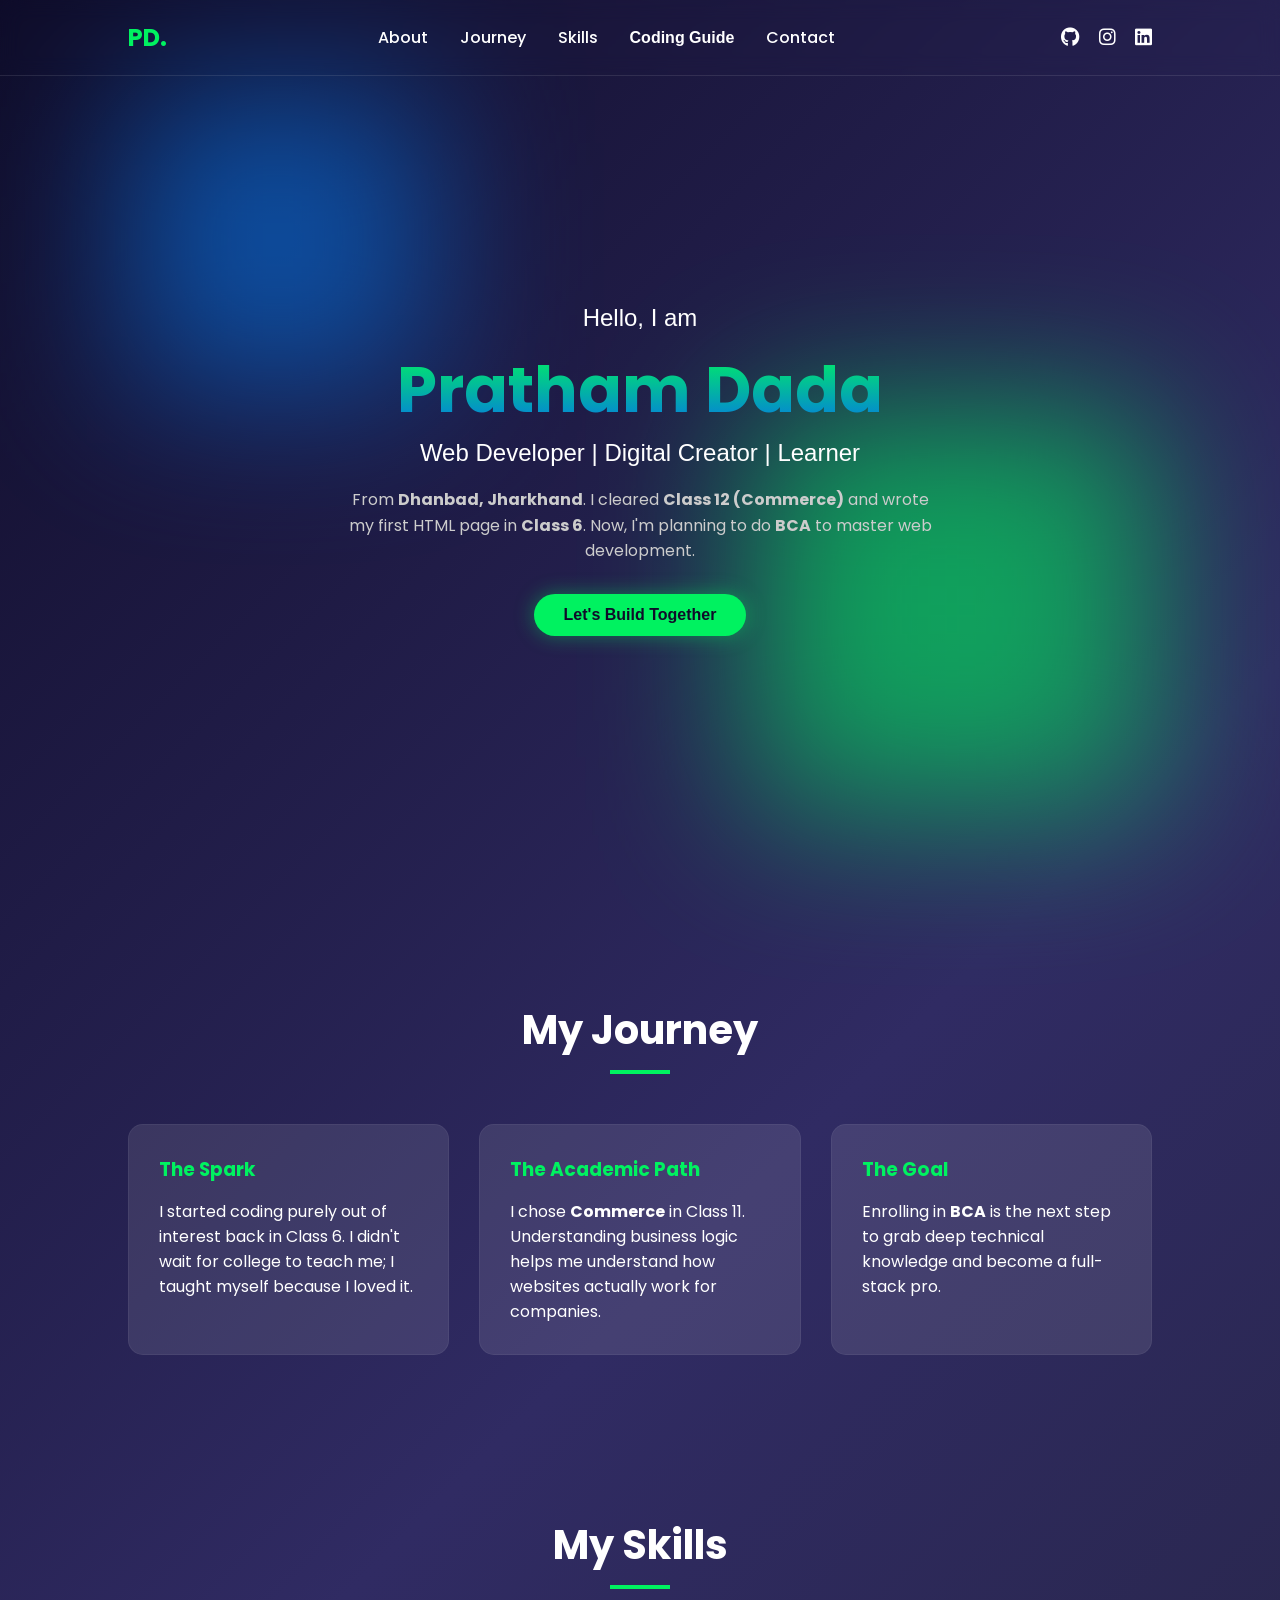
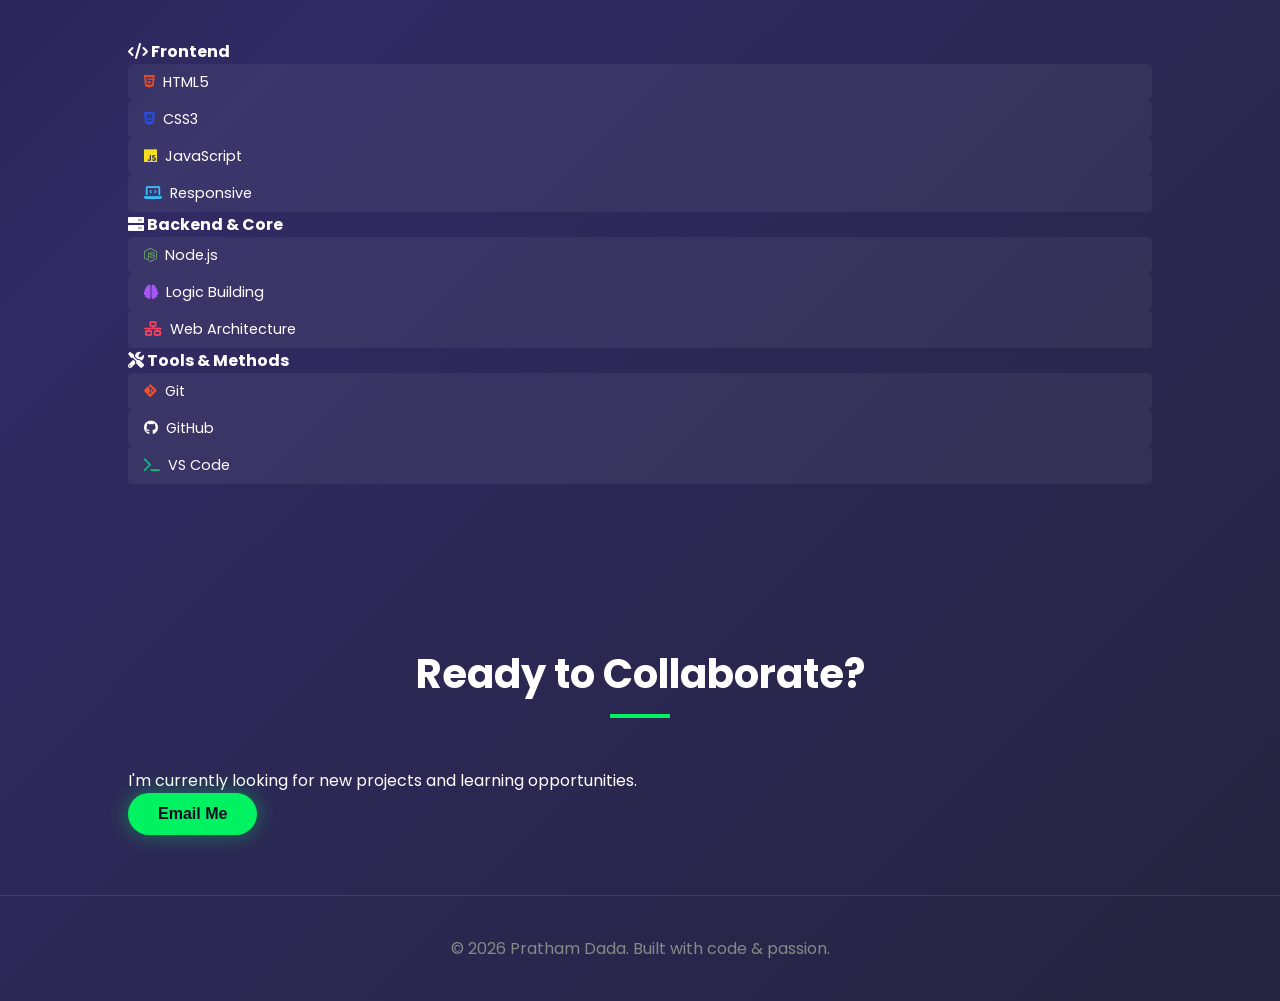
==== commit bb2d7480: "Change greeting from 'Namaste' to 'Hello'" ====
--- a/index.html
+++ b/index.html
@@ -41,7 +41,7 @@
     <!-- Hero Section -->
     <section class="hero">
         <div class="hero-content">
-            <h3>Namaste, I am</h3>
+            <h3>Hello, I am</h3>
             <h1>Pratham Dada</h1>
             <h3 id="typewriter">Web Developer | Digital Creator | Learner</h3>
             <p>
